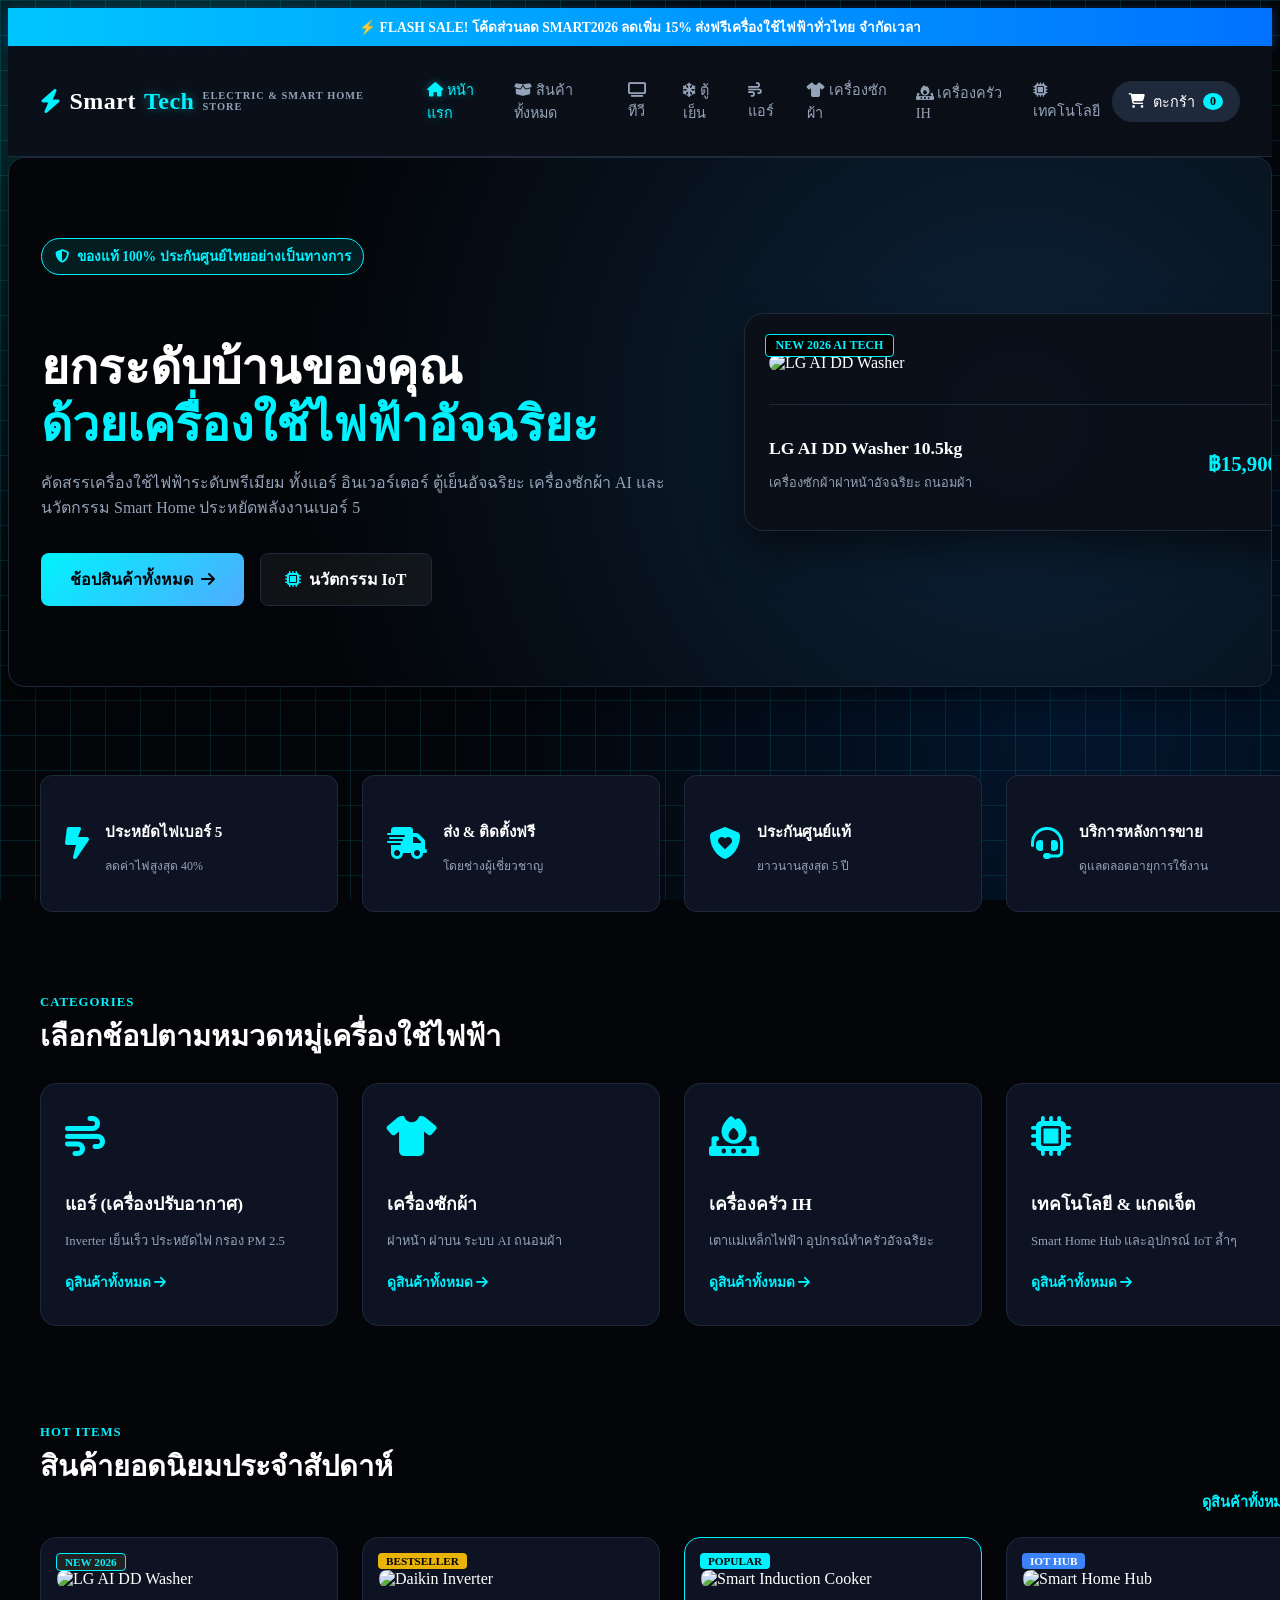
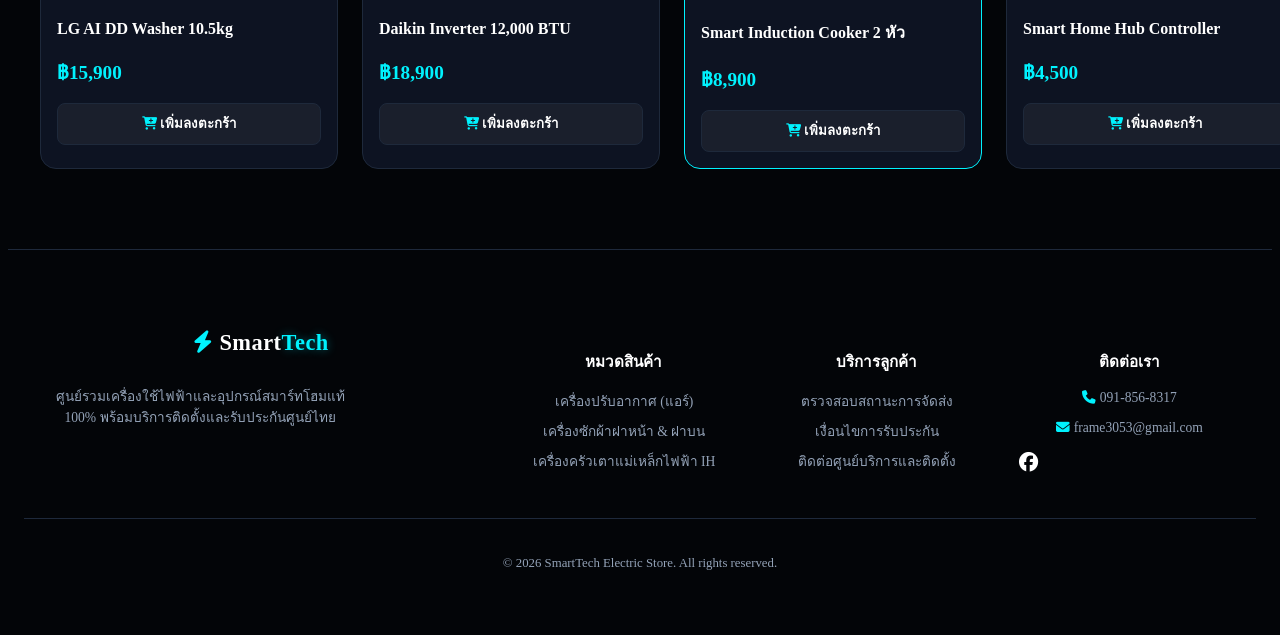
==== index.html @ 6d145928 "Refactor footer structure and styles Updated footer layout and styling for better organization and c" ====
<!DOCTYPE html>
<html lang="th">
<head>
    <meta charset="UTF-8">
    <meta name="viewport" content="width=device-width, initial-scale=1.0">
    <title>SmartTech - ผู้นำนวัตกรรมเครื่องใช้ไฟฟ้าอัจฉริยะ</title>
    <!-- FontAwesome สำหรับไอคอน -->
    <link rel="stylesheet" href="https://cdnjs.cloudflare.com/ajax/libs/font-awesome/6.4.0/css/all.min.css">
    <!-- เชื่อมโยงไฟล์ CSS หลัก -->
    <link rel="stylesheet" href="style.css">
</head>
<body>

    <!-- Top Banner -->
    <div class="top-banner">
        ⚡ FLASH SALE! โค้ดส่วนลด SMART2026 ลดเพิ่ม 15% ส่งฟรีเครื่องใช้ไฟฟ้าทั่วไทย <span>จำกัดเวลา</span>
    </div>

    <!-- Navigation Bar -->
    <header>
        <div class="nav-container">
            <a href="index.html" class="logo">
                <i class="fa-solid fa-bolt" style="color:var(--accent-color);"></i> Smart<span>Tech</span>
                <small style="display: block; font-size: 0.65rem; color: var(--text-muted); letter-spacing: 1px;">ELECTRIC & SMART HOME STORE</small>
            </a>
            <ul class="nav-links">
                <li><a href="index.html" class="active"><i class="fa-solid fa-house"></i> หน้าแรก</a></li>
                <li><a href="products.html"><i class="fa-solid fa-box-open"></i> สินค้าทั้งหมด</a></li>
                <li><a href="tv.html"><i class="fa-solid fa-tv"></i> ทีวี</a></li>
                <li><a href="fridge.html"><i class="fa-solid fa-snowflake"></i> ตู้เย็น</a></li>
                <li><a href="ac.html"><i class="fa-solid fa-wind"></i> แอร์</a></li>
                <li><a href="washing.html"><i class="fa-solid fa-shirt"></i> เครื่องซักผ้า</a></li>
                <li><a href="kitchen.html"><i class="fa-solid fa-fire-burner"></i> เครื่องครัว IH</a></li>
                <li><a href="technology.html"><i class="fa-solid fa-microchip"></i> เทคโนโลยี</a></li>
            </ul>
            <a href="cart.html" class="cart-btn">
                <i class="fa-solid fa-cart-shopping"></i> ตะกร้า <span id="cart-count">0</span>
            </a>
        </div>
    </header>

    <!-- Hero Section -->
    <section class="hero-section" style="padding: 3rem 0; background: radial-gradient(circle at 80% 50%, #0d233a 0%, #030508 70%); border-bottom: 1px solid var(--border-color);">
        <div class="container" style="display: grid; grid-template-columns: 1.2fr 1fr; gap: 2rem; align-items: center;">
            <div>
                <div style="display: inline-flex; align-items: center; gap: 0.5rem; background: rgba(0,242,254,0.1); border: 1px solid var(--accent-color); padding: 0.4rem 0.8rem; border-radius: 20px; color: var(--accent-color); font-size: 0.85rem; font-weight: 700; margin-bottom: 1.5rem;">
                    <i class="fa-solid fa-shield-halved"></i> ของแท้ 100% ประกันศูนย์ไทยอย่างเป็นทางการ
                </div>
                <h1 style="font-size: 3rem; color: #fff; line-height: 1.2; margin-bottom: 1rem;">
                    ยกระดับบ้านของคุณ <br><span style="color: var(--accent-color);">ด้วยเครื่องใช้ไฟฟ้าอัจฉริยะ</span>
                </h1>
                <p style="color: var(--text-muted); font-size: 1rem; line-height: 1.6; margin-bottom: 2rem;">
                    คัดสรรเครื่องใช้ไฟฟ้าระดับพรีเมียม ทั้งแอร์ อินเวอร์เตอร์ ตู้เย็นอัจฉริยะ เครื่องซักผ้า AI และนวัตกรรม Smart Home ประหยัดพลังงานเบอร์ 5
                </p>
                <div style="display: flex; gap: 1rem;">
                    <a href="products.html" style="background: linear-gradient(135deg, #00f2fe 0%, #4facfe 100%); color: #030508; padding: 0.8rem 1.8rem; border-radius: 8px; font-weight: 800; text-decoration: none; display: inline-flex; align-items: center; gap: 0.5rem;">
                        ช้อปสินค้าทั้งหมด <i class="fa-solid fa-arrow-right"></i>
                    </a>
                    <a href="technology.html" style="background: rgba(255,255,255,0.05); border: 1px solid var(--border-color); color: #fff; padding: 0.8rem 1.5rem; border-radius: 8px; font-weight: 700; text-decoration: none; display: inline-flex; align-items: center; gap: 0.5rem;">
                        <i class="fa-solid fa-microchip" style="color: var(--accent-color);"></i> นวัตกรรม IoT
                    </a>
                </div>
            </div>
            <div style="background: rgba(10, 13, 20, 0.8); border: 1px solid var(--border-color); border-radius: 20px; padding: 1.5rem; position: relative; box-shadow: 0 20px 40px rgba(0,0,0,0.5);">
                <span style="position: absolute; top: 20px; left: 20px; background: #000; color: var(--accent-color); border: 1px solid var(--accent-color); padding: 0.2rem 0.6rem; border-radius: 4px; font-size: 0.75rem; font-weight: 800;">NEW 2026 AI TECH</span>
                <img src="https://images.unsplash.com/photo-1626806787461-102c1bfaaea1?auto=format&fit=crop&w=600&q=80" alt="LG AI DD Washer" style="width: 100%; height: 280px; object-fit: cover; border-radius: 10px; margin: 1rem 0;">
                <div style="display: flex; justify-content: space-between; align-items: center; margin-top: 1rem; border-top: 1px solid var(--border-color); padding-top: 1rem;">
                    <div>
                        <h3 style="color: #fff; font-size: 1.1rem; margin-bottom: 0.2rem;">LG AI DD Washer 10.5kg</h3>
                        <p style="color: var(--text-muted); font-size: 0.8rem;">เครื่องซักผ้าฝาหน้าอัจฉริยะ ถนอมผ้า</p>
                    </div>
                    <span style="color: var(--accent-color); font-weight: 800; font-size: 1.3rem;">฿15,900</span>
                </div>
            </div>
        </div>
    </section>

    <!-- Features Banner -->
    <div class="container" style="margin: 3rem auto;">
        <div style="display: grid; grid-template-columns: repeat(4, 1fr); gap: 1.5rem;">
            <div style="background: var(--card-bg); border: 1px solid var(--border-color); padding: 1.5rem; border-radius: 12px; display: flex; align-items: center; gap: 1rem;">
                <i class="fa-solid fa-bolt-lightning" style="font-size: 2rem; color: var(--accent-color);"></i>
                <div>
                    <h4 style="color: #fff; font-size: 0.95rem; margin-bottom: 0.2rem;">ประหยัดไฟเบอร์ 5</h4>
                    <p style="color: var(--text-muted); font-size: 0.75rem;">ลดค่าไฟสูงสุด 40%</p>
                </div>
            </div>
            <div style="background: var(--card-bg); border: 1px solid var(--border-color); padding: 1.5rem; border-radius: 12px; display: flex; align-items: center; gap: 1rem;">
                <i class="fa-solid fa-truck-fast" style="font-size: 2rem; color: var(--accent-color);"></i>
                <div>
                    <h4 style="color: #fff; font-size: 0.95rem; margin-bottom: 0.2rem;">ส่ง & ติดตั้งฟรี</h4>
                    <p style="color: var(--text-muted); font-size: 0.75rem;">โดยช่างผู้เชี่ยวชาญ</p>
                </div>
            </div>
            <div style="background: var(--card-bg); border: 1px solid var(--border-color); padding: 1.5rem; border-radius: 12px; display: flex; align-items: center; gap: 1rem;">
                <i class="fa-solid fa-shield-heart" style="font-size: 2rem; color: var(--accent-color);"></i>
                <div>
                    <h4 style="color: #fff; font-size: 0.95rem; margin-bottom: 0.2rem;">ประกันศูนย์แท้</h4>
                    <p style="color: var(--text-muted); font-size: 0.75rem;">ยาวนานสูงสุด 5 ปี</p>
                </div>
            </div>
            <div style="background: var(--card-bg); border: 1px solid var(--border-color); padding: 1.5rem; border-radius: 12px; display: flex; align-items: center; gap: 1rem;">
                <i class="fa-solid fa-headset" style="font-size: 2rem; color: var(--accent-color);"></i>
                <div>
                    <h4 style="color: #fff; font-size: 0.95rem; margin-bottom: 0.2rem;">บริการหลังการขาย</h4>
                    <p style="color: var(--text-muted); font-size: 0.75rem;">ดูแลตลอดอายุการใช้งาน</p>
                </div>
            </div>
        </div>
    </div>

    <!-- Categories Section -->
    <div class="container" style="margin-bottom: 4rem;">
        <div style="margin-bottom: 1.5rem;">
            <span style="color: var(--accent-color); font-size: 0.8rem; font-weight: 800; letter-spacing: 1px;">CATEGORIES</span>
            <h2 style="font-size: 1.8rem; color: #fff; margin-top: 0.2rem;">เลือกช้อปตามหมวดหมู่เครื่องใช้ไฟฟ้า</h2>
        </div>
        <div style="display: grid; grid-template-columns: repeat(4, 1fr); gap: 1.5rem;">
            <a href="ac.html" style="background: var(--card-bg); border: 1px solid var(--border-color); border-radius: 16px; padding: 2rem 1.5rem; text-decoration: none; display: block; transition: 0.3s;">
                <i class="fa-solid fa-wind" style="font-size: 2.5rem; color: var(--accent-color); margin-bottom: 1rem;"></i>
                <h3 style="color: #fff; font-size: 1.1rem; margin-bottom: 0.4rem;">แอร์ (เครื่องปรับอากาศ)</h3>
                <p style="color: var(--text-muted); font-size: 0.8rem; margin-bottom: 1.2rem;">Inverter เย็นเร็ว ประหยัดไฟ กรอง PM 2.5</p>
                <span style="color: var(--accent-color); font-size: 0.85rem; font-weight: 700;">ดูสินค้าทั้งหมด <i class="fa-solid fa-arrow-right"></i></span>
            </a>
            <a href="washing.html" style="background: var(--card-bg); border: 1px solid var(--border-color); border-radius: 16px; padding: 2rem 1.5rem; text-decoration: none; display: block; transition: 0.3s;">
                <i class="fa-solid fa-shirt" style="font-size: 2.5rem; color: var(--accent-color); margin-bottom: 1rem;"></i>
                <h3 style="color: #fff; font-size: 1.1rem; margin-bottom: 0.4rem;">เครื่องซักผ้า</h3>
                <p style="color: var(--text-muted); font-size: 0.8rem; margin-bottom: 1.2rem;">ฝาหน้า ฝาบน ระบบ AI ถนอมผ้า</p>
                <span style="color: var(--accent-color); font-size: 0.85rem; font-weight: 700;">ดูสินค้าทั้งหมด <i class="fa-solid fa-arrow-right"></i></span>
            </a>
            <a href="kitchen.html" style="background: var(--card-bg); border: 1px solid var(--border-color); border-radius: 16px; padding: 2rem 1.5rem; text-decoration: none; display: block; transition: 0.3s;">
                <i class="fa-solid fa-fire-burner" style="font-size: 2.5rem; color: var(--accent-color); margin-bottom: 1rem;"></i>
                <h3 style="color: #fff; font-size: 1.1rem; margin-bottom: 0.4rem;">เครื่องครัว IH</h3>
                <p style="color: var(--text-muted); font-size: 0.8rem; margin-bottom: 1.2rem;">เตาแม่เหล็กไฟฟ้า อุปกรณ์ทำครัวอัจฉริยะ</p>
                <span style="color: var(--accent-color); font-size: 0.85rem; font-weight: 700;">ดูสินค้าทั้งหมด <i class="fa-solid fa-arrow-right"></i></span>
            </a>
            <a href="technology.html" style="background: var(--card-bg); border: 1px solid var(--border-color); border-radius: 16px; padding: 2rem 1.5rem; text-decoration: none; display: block; transition: 0.3s;">
                <i class="fa-solid fa-microchip" style="font-size: 2.5rem; color: var(--accent-color); margin-bottom: 1rem;"></i>
                <h3 style="color: #fff; font-size: 1.1rem; margin-bottom: 0.4rem;">เทคโนโลยี & แกดเจ็ต</h3>
                <p style="color: var(--text-muted); font-size: 0.8rem; margin-bottom: 1.2rem;">Smart Home Hub และอุปกรณ์ IoT ล้ำๆ</p>
                <span style="color: var(--accent-color); font-size: 0.85rem; font-weight: 700;">ดูสินค้าทั้งหมด <i class="fa-solid fa-arrow-right"></i></span>
            </a>
        </div>
    </div>

    <!-- Hot Items Section -->
    <div class="container" style="margin-bottom: 5rem;">
        <div style="display: flex; justify-content: space-between; align-items: flex-end; margin-bottom: 1.5rem;">
            <div>
                <span style="color: var(--accent-color); font-size: 0.8rem; font-weight: 800; letter-spacing: 1px;">HOT ITEMS</span>
                <h2 style="font-size: 1.8rem; color: #fff; margin-top: 0.2rem;">สินค้ายอดนิยมประจำสัปดาห์</h2>
            </div>
            <a href="products.html" style="color: var(--accent-color); text-decoration: none; font-weight: 700; font-size: 0.9rem;">ดูสินค้าทั้งหมด <i class="fa-solid fa-chevron-right"></i></a>
        </div>

        <div style="display: grid; grid-template-columns: repeat(4, 1fr); gap: 1.5rem;">
            <!-- สินค้าที่ 1 -->
            <div style="background-color: var(--card-bg); border: 1px solid var(--border-color); border-radius: 16px; overflow: hidden; padding: 1rem; position: relative;">
                <span style="position: absolute; top: 15px; left: 15px; background: #222; color: var(--accent-color); border: 1px solid var(--accent-color); font-size: 0.7rem; font-weight: 800; padding: 0.15rem 0.5rem; border-radius: 4px;">NEW 2026</span>
                <img src="https://images.unsplash.com/photo-1626806787461-102c1bfaaea1?auto=format&fit=crop&w=400&q=80" alt="LG AI DD Washer" style="width: 100%; height: 180px; object-fit: cover; border-radius: 8px; margin: 1rem 0;">
                <h3 style="color: #fff; font-size: 1rem; margin-bottom: 0.3rem;">LG AI DD Washer 10.5kg</h3>
                <p style="color: var(--accent-color); font-weight: 800; font-size: 1.2rem; margin-bottom: 1rem;">฿15,900</p>
                <button onclick="addToCart('LG AI DD Washer 10.5kg', 15900, 'https://images.unsplash.com/photo-1626806787461-102c1bfaaea1?auto=format&fit=crop&w=400&q=80')" style="width: 100%; background: #1a1f2c; border: 1px solid var(--border-color); color: #fff; padding: 0.6rem; border-radius: 8px; font-weight: 700; cursor: pointer; transition: 0.2s;">
                    <i class="fa-solid fa-cart-plus" style="color: var(--accent-color);"></i> เพิ่มลงตะกร้า
                </button>
            </div>

            <!-- สินค้าที่ 2 -->
            <div style="background-color: var(--card-bg); border: 1px solid var(--border-color); border-radius: 16px; overflow: hidden; padding: 1rem; position: relative;">
                <span style="position: absolute; top: 15px; left: 15px; background: #eab308; color: #000; font-size: 0.7rem; font-weight: 800; padding: 0.15rem 0.5rem; border-radius: 4px;">BESTSELLER</span>
                <img src="https://images.unsplash.com/photo-1615874959474-d609969a20ed?auto=format&fit=crop&w=400&q=80" alt="Daikin Inverter" style="width: 100%; height: 180px; object-fit: cover; border-radius: 8px; margin: 1rem 0;">
                <h3 style="color: #fff; font-size: 1rem; margin-bottom: 0.3rem;">Daikin Inverter 12,000 BTU</h3>
                <p style="color: var(--accent-color); font-weight: 800; font-size: 1.2rem; margin-bottom: 1rem;">฿18,900</p>
                <button onclick="addToCart('Daikin Inverter 12,000 BTU', 18900, 'https://images.unsplash.com/photo-1615874959474-d609969a20ed?auto=format&fit=crop&w=400&q=80')" style="width: 100%; background: #1a1f2c; border: 1px solid var(--border-color); color: #fff; padding: 0.6rem; border-radius: 8px; font-weight: 700; cursor: pointer; transition: 0.2s;">
                    <i class="fa-solid fa-cart-plus" style="color: var(--accent-color);"></i> เพิ่มลงตะกร้า
                </button>
            </div>

            <!-- สินค้าที่ 3 -->
            <div style="background-color: var(--card-bg); border: 1px solid var(--border-color); border-radius: 16px; overflow: hidden; padding: 1rem; position: relative; border-color: var(--accent-color);">
                <span style="position: absolute; top: 15px; left: 15px; background: var(--accent-color); color: #000; font-size: 0.7rem; font-weight: 800; padding: 0.15rem 0.5rem; border-radius: 4px;">POPULAR</span>
                <img src="https://images.unsplash.com/photo-1556911220-e15b29be8c8f?auto=format&fit=crop&w=400&q=80" alt="Smart Induction Cooker" style="width: 100%; height: 180px; object-fit: cover; border-radius: 8px; margin: 1rem 0;">
                <h3 style="color: #fff; font-size: 1rem; margin-bottom: 0.3rem;">Smart Induction Cooker 2 หัว</h3>
                <p style="color: var(--accent-color); font-weight: 800; font-size: 1.2rem; margin-bottom: 1rem;">฿8,900</p>
                <button onclick="addToCart('Smart Induction Cooker 2 หัวเตา', 8900, 'https://images.unsplash.com/photo-1556911220-e15b29be8c8f?auto=format&fit=crop&w=400&q=80')" style="width: 100%; background: #1a1f2c; border: 1px solid var(--border-color); color: #fff; padding: 0.6rem; border-radius: 8px; font-weight: 700; cursor: pointer; transition: 0.2s;">
                    <i class="fa-solid fa-cart-plus" style="color: var(--accent-color);"></i> เพิ่มลงตะกร้า
                </button>
            </div>

            <!-- สินค้าที่ 4 -->
            <div style="background-color: var(--card-bg); border: 1px solid var(--border-color); border-radius: 16px; overflow: hidden; padding: 1rem; position: relative;">
                <span style="position: absolute; top: 15px; left: 15px; background: #3b82f6; color: #fff; font-size: 0.7rem; font-weight: 800; padding: 0.15rem 0.5rem; border-radius: 4px;">IOT HUB</span>
                <img src="https://images.unsplash.com/photo-1518770660439-4636190af475?auto=format&fit=crop&w=400&q=80" alt="Smart Home Hub" style="width: 100%; height: 180px; object-fit: cover; border-radius: 8px; margin: 1rem 0;">
                <h3 style="color: #fff; font-size: 1rem; margin-bottom: 0.3rem;">Smart Home Hub Controller</h3>
                <p style="color: var(--accent-color); font-weight: 800; font-size: 1.2rem; margin-bottom: 1rem;">฿4,500</p>
                <button onclick="addToCart('Smart Home Hub IoT Controller', 4500, 'https://images.unsplash.com/photo-1518770660439-4636190af475?auto=format&fit=crop&w=400&q=80')" style="width: 100%; background: #1a1f2c; border: 1px solid var(--border-color); color: #fff; padding: 0.6rem; border-radius: 8px; font-weight: 700; cursor: pointer; transition: 0.2s;">
                    <i class="fa-solid fa-cart-plus" style="color: var(--accent-color);"></i> เพิ่มลงตะกร้า
                </button>
            </div>
        </div>
    </div>

   <!-- Footer ที่แก้ไขและจัดระเบียบเรียบร้อยแล้ว -->
<footer style="background: #030508; border-top: 1px solid var(--border-color); padding: 3rem 0 1.5rem 0; color: var(--text-muted); position: relative; z-index: 10; clear: both; width: 100%;">
    <div class="container" style="display: grid; grid-template-columns: 2fr 1fr 1fr 1fr; gap: 2rem; margin-bottom: 2rem; max-width: 1200px; margin-left: auto; margin-right: auto; padding: 0 1rem;">
        <div>
            <a href="index.html" class="logo" style="display: inline-block; margin-bottom: 1rem; font-size: 1.4rem; font-weight: 800; color: #fff; text-decoration: none;">
                <i class="fa-solid fa-bolt" style="color:var(--accent-color);"></i> Smart<span>Tech</span>
            </a>
            <p style="font-size: 0.85rem; line-height: 1.6; max-width: 320px;">
                ศูนย์รวมเครื่องใช้ไฟฟ้าและอุปกรณ์สมาร์ทโฮมแท้ 100% พร้อมบริการติดตั้งและรับประกันศูนย์ไทย
            </p>
        </div>
        <div>
            <h4 style="color: #fff; font-size: 0.95rem; margin-bottom: 1rem;">หมวดสินค้า</h4>
            <ul style="list-style: none; padding: 0; display: flex; flex-direction: column; gap: 0.5rem; font-size: 0.85rem;">
                <li><a href="ac.html" style="color: var(--text-muted); text-decoration: none;">เครื่องปรับอากาศ (แอร์)</a></li>
                <li><a href="washing.html" style="color: var(--text-muted); text-decoration: none;">เครื่องซักผ้าฝาหน้า & ฝาบน</a></li>
                <li><a href="kitchen.html" style="color: var(--text-muted); text-decoration: none;">เครื่องครัวเตาแม่เหล็กไฟฟ้า IH</a></li>
            </ul>
        </div>
        <div>
            <h4 style="color: #fff; font-size: 0.95rem; margin-bottom: 1rem;">บริการลูกค้า</h4>
            <ul style="list-style: none; padding: 0; display: flex; flex-direction: column; gap: 0.5rem; font-size: 0.85rem;">
                <li><a href="#" style="color: var(--text-muted); text-decoration: none;">ตรวจสอบสถานะการจัดส่ง</a></li>
                <li><a href="#" style="color: var(--text-muted); text-decoration: none;">เงื่อนไขการรับประกัน</a></li>
                <li><a href="#" style="color: var(--text-muted); text-decoration: none;">ติดต่อศูนย์บริการและติดตั้ง</a></li>
            </ul>
        </div>
        <div>
            <h4 style="color: #fff; font-size: 0.95rem; margin-bottom: 1rem;">ติดต่อเรา</h4>
            <p style="font-size: 0.85rem; margin-bottom: 0.5rem;"><i class="fa-solid fa-phone" style="color: var(--accent-color);"></i> 091-856-8317</p>
            <p style="font-size: 0.85rem; margin-bottom: 1rem;"><i class="fa-solid fa-envelope" style="color: var(--accent-color);"></i> frame3053@gmail.com</p>
            <div style="display: flex; gap: 1rem; font-size: 1.2rem;">
                <a href="#" style="color: #fff; text-decoration: none;" title="Facebook"><i class="fa-brands fa-facebook"></i></a>
            </div>
        </div>
    </div>
    <div class="container" style="border-top: 1px solid var(--border-color); padding-top: 1.5rem; text-align: center; font-size: 0.8rem; max-width: 1200px; margin-left: auto; margin-right: auto; padding-left: 1rem; padding-right: 1rem;">
        <p>&copy; 2026 SmartTech Electric Store. All rights reserved.</p>
    </div>
</footer>

    <!-- เชื่อมโยง JavaScript สำหรับจัดการตะกร้าสินค้า -->
    <script src="main.js"></script>
</body>
</html>
---- style.css ----
:root {
    --bg-color: #05070a;
    --card-bg: #0d1322;
    --border-color: #1e293b;
    --text-main: #ffffff;
    --text-muted: #94a3b8;
    --accent-color: #00f2fe;
    /* เพิ่มแสงเรืองแสงให้สว่างเด่นขึ้น */
    --accent-glow: rgba(0, 242, 254, 0.4);
}

body {
    background-color: #030508;
    background-image: 
        radial-gradient(circle at 15% 15%, rgba(0, 242, 254, 0.2) 0%, transparent 40%),
        radial-gradient(circle at 85% 80%, rgba(0, 114, 255, 0.15) 0%, transparent 50%),
        linear-gradient(rgba(0, 242, 254, 0.12) 1px, transparent 1px),
        linear-gradient(90deg, rgba(0, 242, 254, 0.12) 1px, transparent 1px);
    background-size: 100% 100%, 100% 100%, 35px 35px, 35px 35px;
    background-attachment: fixed;
    color: var(--text-main);
    min-height: 100vh;
    display: flex;
    flex-direction: column;
}

.top-banner {
    background: linear-gradient(90deg, #00c6ff, #0072ff);
    color: #fff;
    text-align: center;
    padding: 0.5rem;
    font-size: 0.85rem;
    font-weight: bold;
    box-shadow: 0 2px 10px rgba(0, 114, 255, 0.4);
}

header {
    background-color: rgba(11, 15, 25, 0.95);
    backdrop-filter: blur(10px);
    border-bottom: 1px solid var(--border-color);
    position: sticky;
    top: 0;
    z-index: 1000;
}

.nav-container {
    max-width: 1280px;
    margin: 0 auto;
    padding: 1rem 2rem;
    display: flex;
    justify-content: space-between;
    align-items: center;
}

.logo {
    color: #fff;
    font-size: 1.5rem;
    font-weight: 800;
    text-decoration: none;
    display: flex;
    align-items: center;
    gap: 8px;
    letter-spacing: 0.5px;
}

.logo span {
    color: var(--accent-color);
    text-shadow: 0 0 10px var(--accent-glow);
}

.nav-links {
    display: flex;
    gap: 1.2rem;
    list-style: none;
    align-items: center;
}

.nav-links li a {
    color: var(--text-muted);
    text-decoration: none;
    font-size: 0.9rem;
    font-weight: 500;
    transition: color 0.2s;
}

.nav-links li a:hover,
.nav-links li a.active {
    color: var(--accent-color);
    text-shadow: 0 0 8px var(--accent-glow);
}

.cart-btn {
    background-color: #1e293b;
    color: #fff;
    padding: 0.5rem 1rem;
    border-radius: 20px;
    text-decoration: none;
    border: 1px solid var(--border-color);
    display: flex;
    align-items: center;
    gap: 8px;
    font-size: 0.9rem;
    cursor: pointer;
    transition: all 0.2s;
}

.cart-btn:hover {
    border-color: var(--accent-color);
}

.cart-btn span {
    background-color: var(--accent-color);
    color: #000;
    padding: 1px 7px;
    border-radius: 50%;
    font-size: 0.75rem;
    font-weight: bold;
}

.container {
    max-width: 1280px;
    margin: 2rem auto;
    padding: 0 2rem;
    flex: 1;
    width: 100%;
}

.hero-section {
    background: linear-gradient(135deg, #0f172a 0%, #1e1b4b 100%);
    padding: 3rem;
    border-radius: 16px;
    border: 1px solid var(--border-color);
    margin-bottom: 2.5rem;
    box-shadow: 0 10px 30px rgba(0, 0, 0, 0.5);
    position: relative;
    overflow: hidden;
}

.product-grid {
    display: grid;
    grid-template-columns: repeat(auto-fill, minmax(280px, 1fr));
    gap: 1.5rem;
    margin-top: 1.5rem;
}

.product-card {
    background-color: var(--card-bg);
    border-radius: 14px;
    overflow: hidden;
    border: 1px solid var(--border-color);
    display: flex;
    flex-direction: column;
    transition: all 0.3s ease;
}

.product-card:hover {
    transform: translateY(-5px);
    border-color: var(--accent-color);
    box-shadow: 0 8px 25px rgba(0, 242, 254, 0.15);
}

.product-img {
    width: 100%;
    height: 190px;
    background-color: #0b0f19;
}

.product-img img {
    width: 100%;
    height: 100%;
    object-fit: cover;
}

.product-info {
    padding: 1.25rem;
    display: flex;
    flex-direction: column;
    gap: 0.5rem;
    flex: 1;
}

.product-info h3 {
    font-size: 1.05rem;
    color: #fff;
}

.product-info p {
    color: var(--text-muted);
    font-size: 0.85rem;
}

.product-footer {
    display: flex;
    justify-content: space-between;
    align-items: center;
    margin-top: auto;
    padding-top: 0.8rem;
    border-top: 1px solid rgba(255,255,255,0.05);
}

.price {
    color: var(--accent-color);
    font-weight: 800;
    font-size: 1.2rem;
}

.btn-add {
    background: linear-gradient(135deg, #00c6ff, #0072ff);
    color: #fff;
    padding: 0.5rem 1rem;
    border-radius: 8px;
    text-decoration: none;
    font-weight: 600;
    font-size: 0.85rem;
    border: none;
    cursor: pointer;
    transition: opacity 0.2s, box-shadow 0.2s;
}

.btn-add:hover {
    opacity: 0.9;
    box-shadow: 0 0 12px var(--accent-glow);
}

footer {
    text-align: center;
    padding: 2rem;
    color: var(--text-muted);
    border-top: 1px solid var(--border-color);
    margin-top: auto;
    font-size: 0.88rem;
    background-color: rgba(7, 9, 14, 0.8);
}
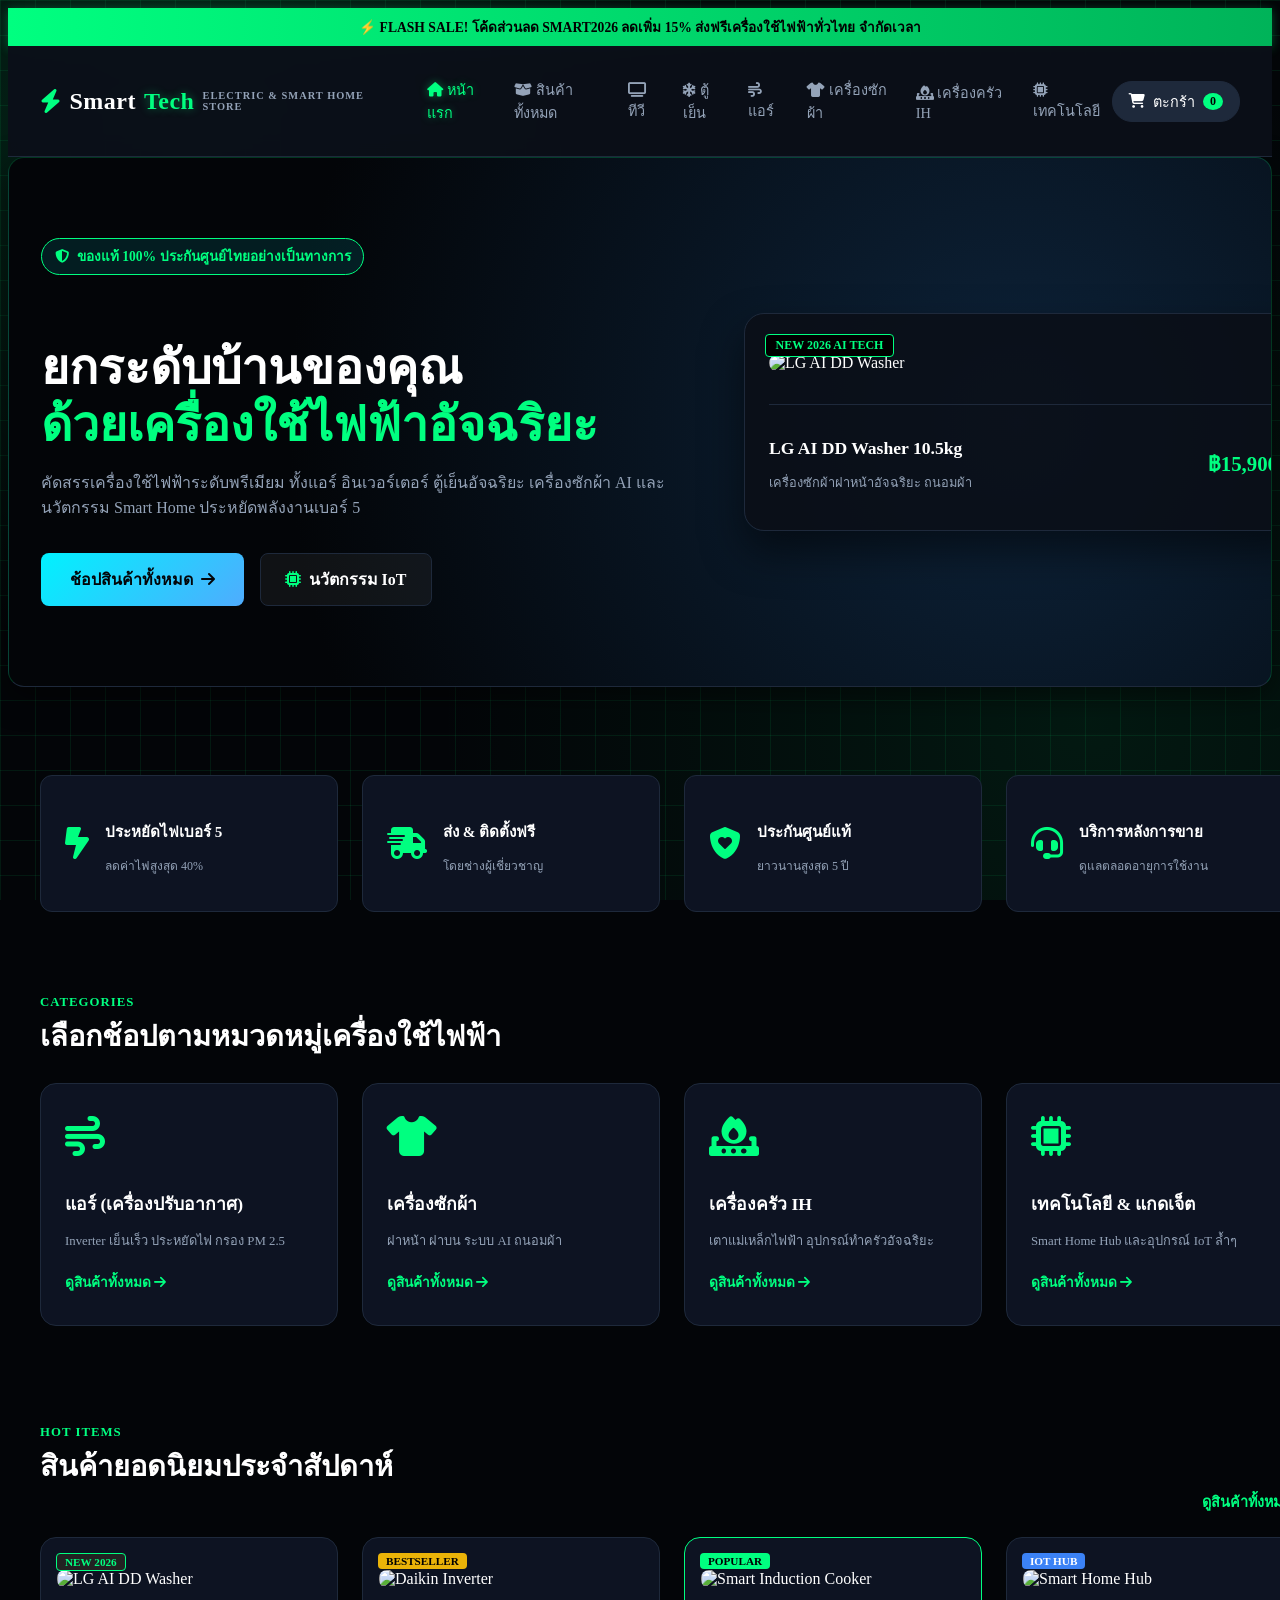
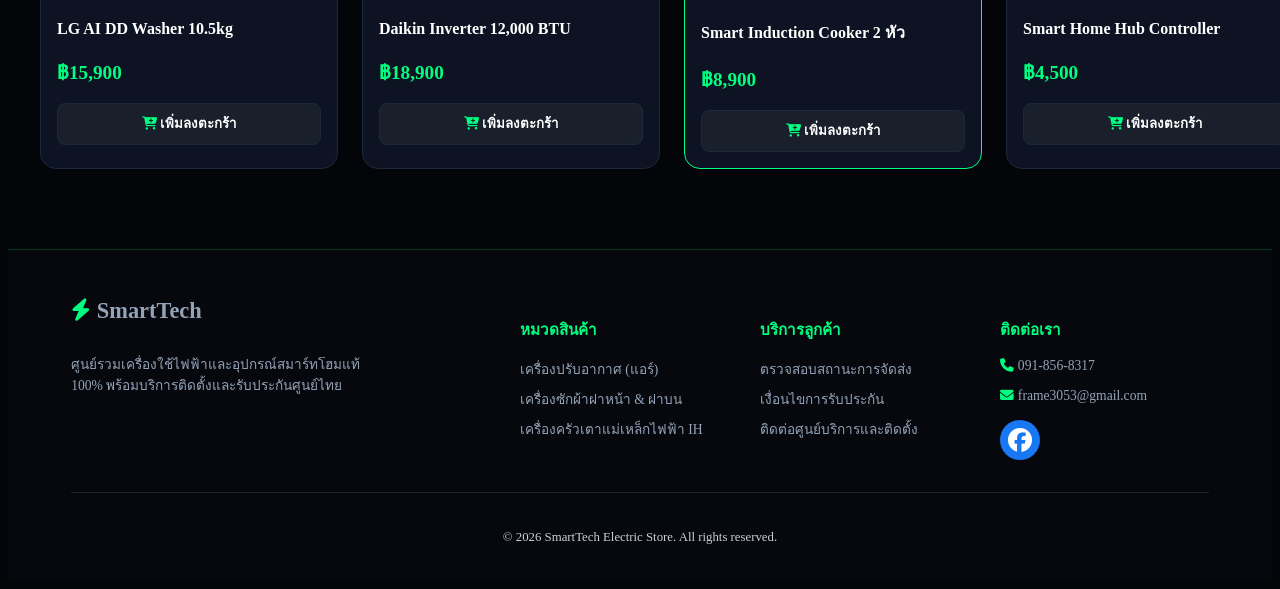
==== commit e916e609: "Add footer.js script to index.html" ====
--- a/index.html
+++ b/index.html
@@ -243,5 +243,6 @@
 
     <!-- เชื่อมโยง JavaScript สำหรับจัดการตะกร้าสินค้า -->
     <script src="main.js"></script>
+    <script src="footer.js"></script>
 </body>
 </html>
--- a/style.css
+++ b/style.css
@@ -4,18 +4,18 @@
     --border-color: #1e293b;
     --text-main: #ffffff;
     --text-muted: #94a3b8;
-    --accent-color: #00f2fe;
-    /* เพิ่มแสงเรืองแสงให้สว่างเด่นขึ้น */
-    --accent-glow: rgba(0, 242, 254, 0.4);
+    /* เปลี่ยนสีหลักและแสงเรืองเป็นสีเขียว */
+    --accent-color: #00ff80;
+    --accent-glow: rgba(0, 255, 128, 0.4);
 }
 
 body {
     background-color: #030508;
     background-image: 
-        radial-gradient(circle at 15% 15%, rgba(0, 242, 254, 0.2) 0%, transparent 40%),
-        radial-gradient(circle at 85% 80%, rgba(0, 114, 255, 0.15) 0%, transparent 50%),
-        linear-gradient(rgba(0, 242, 254, 0.12) 1px, transparent 1px),
-        linear-gradient(90deg, rgba(0, 242, 254, 0.12) 1px, transparent 1px);
+        radial-gradient(circle at 15% 15%, rgba(0, 255, 128, 0.15) 0%, transparent 40%),
+        radial-gradient(circle at 85% 80%, rgba(0, 200, 100, 0.1) 0%, transparent 50%),
+        linear-gradient(rgba(0, 255, 128, 0.08) 1px, transparent 1px),
+        linear-gradient(90deg, rgba(0, 255, 128, 0.08) 1px, transparent 1px);
     background-size: 100% 100%, 100% 100%, 35px 35px, 35px 35px;
     background-attachment: fixed;
     color: var(--text-main);
@@ -25,13 +25,13 @@
 }
 
 .top-banner {
-    background: linear-gradient(90deg, #00c6ff, #0072ff);
-    color: #fff;
+    background: linear-gradient(90deg, #00ff80, #00b359);
+    color: #000;
     text-align: center;
     padding: 0.5rem;
     font-size: 0.85rem;
     font-weight: bold;
-    box-shadow: 0 2px 10px rgba(0, 114, 255, 0.4);
+    box-shadow: 0 2px 10px rgba(0, 255, 128, 0.3);
 }
 
 header {
@@ -126,53 +126,77 @@
 }
 
 .hero-section {
-    background: linear-gradient(135deg, #0f172a 0%, #1e1b4b 100%);
+    background: linear-gradient(135deg, #0f172a 0%, #062417 100%);
     padding: 3rem;
     border-radius: 16px;
-    border: 1px solid var(--border-color);
+    border: 1px solid rgba(0, 255, 128, 0.2);
     margin-bottom: 2.5rem;
     box-shadow: 0 10px 30px rgba(0, 0, 0, 0.5);
     position: relative;
     overflow: hidden;
 }
 
+/* จัดแต่งการ์ดสินค้าสไตล์พรีเมียม ธีมสีเขียวเรืองแสง */
 .product-grid {
     display: grid;
-    grid-template-columns: repeat(auto-fill, minmax(280px, 1fr));
-    gap: 1.5rem;
-    margin-top: 1.5rem;
-}
-
-.product-card {
-    background-color: var(--card-bg);
-    border-radius: 14px;
-    overflow: hidden;
-    border: 1px solid var(--border-color);
-    display: flex;
-    flex-direction: column;
-    transition: all 0.3s ease;
-}
-
-.product-card:hover {
-    transform: translateY(-5px);
-    border-color: var(--accent-color);
-    box-shadow: 0 8px 25px rgba(0, 242, 254, 0.15);
+    grid-template-columns: repeat(auto-fill, minmax(260px, 1fr));
+    gap: 2rem;
+    overflow: visible !important;
+}
+
+.product-card, 
+.card, 
+div[class*="product-card"], 
+div[class*="card-item"] {
+    background: var(--card-bg) !important;
+    border: 1px solid rgba(0, 255, 128, 0.2) !important;
+    border-radius: 16px !important;
+    padding: 1.25rem !important;
+    position: relative !important;
+    z-index: 1 !important;
+    box-shadow: 0 4px 20px rgba(0, 0, 0, 0.4) !important;
+    transition: all 0.35s cubic-bezier(0.25, 0.8, 0.25, 1) !important;
+    display: flex !important;
+    flex-direction: column !important;
+}
+
+.product-card:hover, 
+.card:hover, 
+div[class*="product-card"]:hover, 
+div[class*="card-item"]:hover {
+    transform: translateY(-8px) !important;
+    border-color: var(--accent-color) !important;
+    box-shadow: 0 12px 30px rgba(0, 255, 128, 0.25), 0 0 15px rgba(0, 255, 128, 0.15) !important;
+    z-index: 999 !important;
 }
 
 .product-img {
     width: 100%;
     height: 190px;
     background-color: #0b0f19;
-}
-
-.product-img img {
+    border-radius: 10px;
+    overflow: hidden;
+}
+
+.product-img img,
+.product-card img, 
+.card img, 
+div[class*="product-card"] img {
     width: 100%;
     height: 100%;
     object-fit: cover;
+    border-radius: 10px !important;
+    transition: transform 0.35s ease !important;
+}
+
+.product-card:hover img, 
+.card:hover img, 
+div[class*="product-card"]:hover img {
+    transform: scale(1.04) !important;
 }
 
 .product-info {
-    padding: 1.25rem;
+    padding: 1.25rem 0 0 0;
     display: flex;
     flex-direction: column;
     gap: 0.5rem;
@@ -202,15 +226,16 @@
     color: var(--accent-color);
     font-weight: 800;
     font-size: 1.2rem;
+    text-shadow: 0 0 8px rgba(0, 255, 128, 0.2);
 }
 
 .btn-add {
-    background: linear-gradient(135deg, #00c6ff, #0072ff);
-    color: #fff;
+    background: linear-gradient(135deg, #00ff80, #00b359);
+    color: #000;
     padding: 0.5rem 1rem;
     border-radius: 8px;
     text-decoration: none;
-    font-weight: 600;
+    font-weight: 700;
     font-size: 0.85rem;
     border: none;
     cursor: pointer;
@@ -222,12 +247,60 @@
     box-shadow: 0 0 12px var(--accent-glow);
 }
 
+/* --- จัดแต่งส่วน Footer ให้ถูกต้องและเป็นระเบียบ --- */
 footer {
-    text-align: center;
-    padding: 2rem;
-    color: var(--text-muted);
-    border-top: 1px solid var(--border-color);
+    background-color: rgba(7, 9, 14, 0.95);
+    color: #c9d1d9 !important;
+    border-top: 1px solid rgba(0, 255, 128, 0.2);
     margin-top: auto;
+    padding: 3rem 0 1.5rem 0;
     font-size: 0.88rem;
-    background-color: rgba(7, 9, 14, 0.8);
-}
+    width: 100%;
+}
+
+footer h4 {
+    color: var(--accent-color) !important;
+    margin-bottom: 1rem;
+    font-size: 0.95rem;
+}
+
+footer a {
+    color: var(--text-muted) !important;
+    text-decoration: none;
+    transition: color 0.2s ease;
+}
+
+footer a:hover {
+    color: var(--accent-color) !important;
+    text-shadow: 0 0 8px var(--accent-glow);
+}
+
+/* บังคับให้ Grid ข้างใน Footer แสดงผล 4 คอลัมน์และจัดกึ่งกลางสวยงาม */
+footer > div:first-of-type,
+footer .container {
+    width: 90% !important;
+    max-width: 1200px !important;
+    margin: 0 auto 2rem auto !important;
+    display: grid !important;
+    grid-template-columns: 2fr 1fr 1fr 1fr !important;
+    gap: 2rem !important;
+    text-align: left !important;
+}
+
+footer > div:last-child {
+    width: 90% !important;
+    max-width: 1200px !important;
+    margin: 0 auto !important;
+    border-top: 1px solid rgba(255, 255, 255, 0.1) !important;
+    padding-top: 1.5rem !important;
+    text-align: center !important;
+}
+
+/* --- จัดการเฉพาะหน้าตู้เย็นและแอร์ให้เป็นกริดการ์ดสินค้า --- */
+body:has(a[href="fridge.html"].active) .product-grid,
+body:has(a[href="ac.html"].active) .product-grid,
+.fridge-grid, .ac-grid {
+    display: grid !important;
+    grid-template-columns: repeat(auto-fill, minmax(260px, 1fr)) !important;
+    gap: 2rem !important;
+}
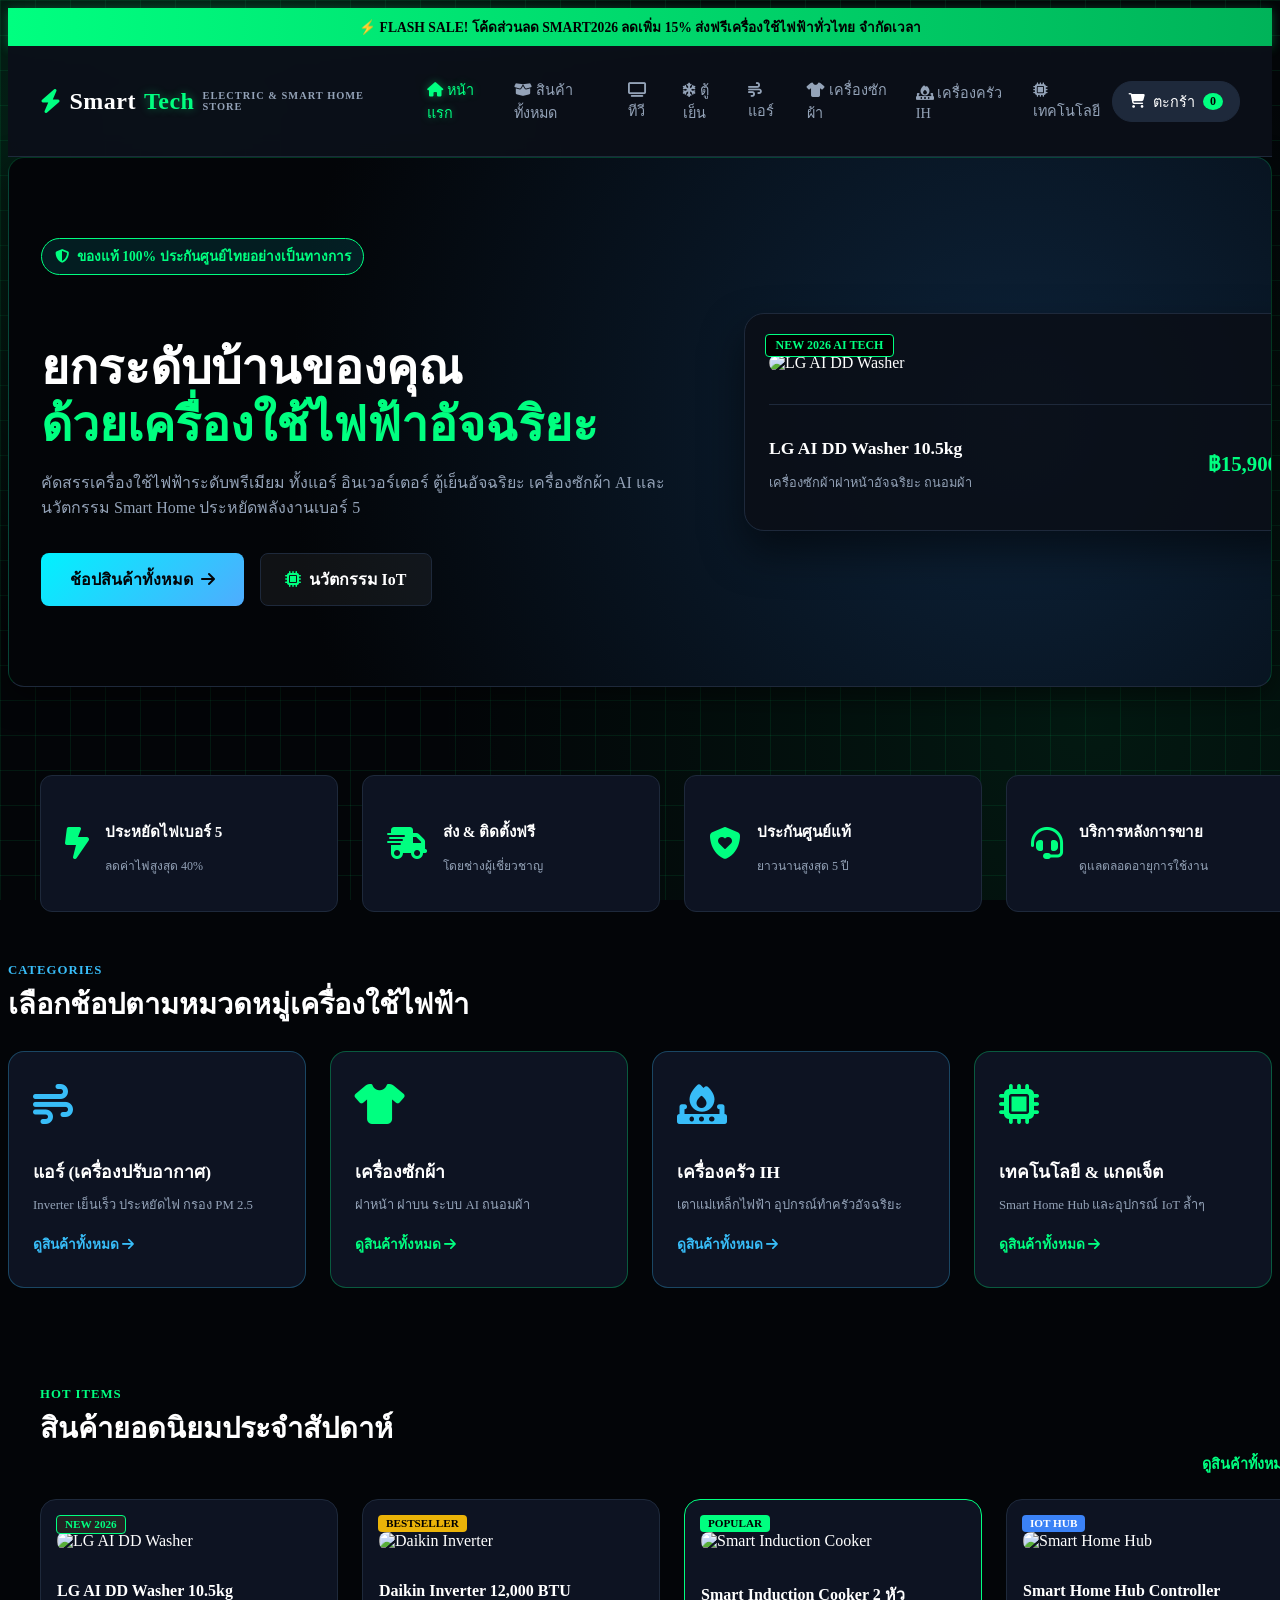
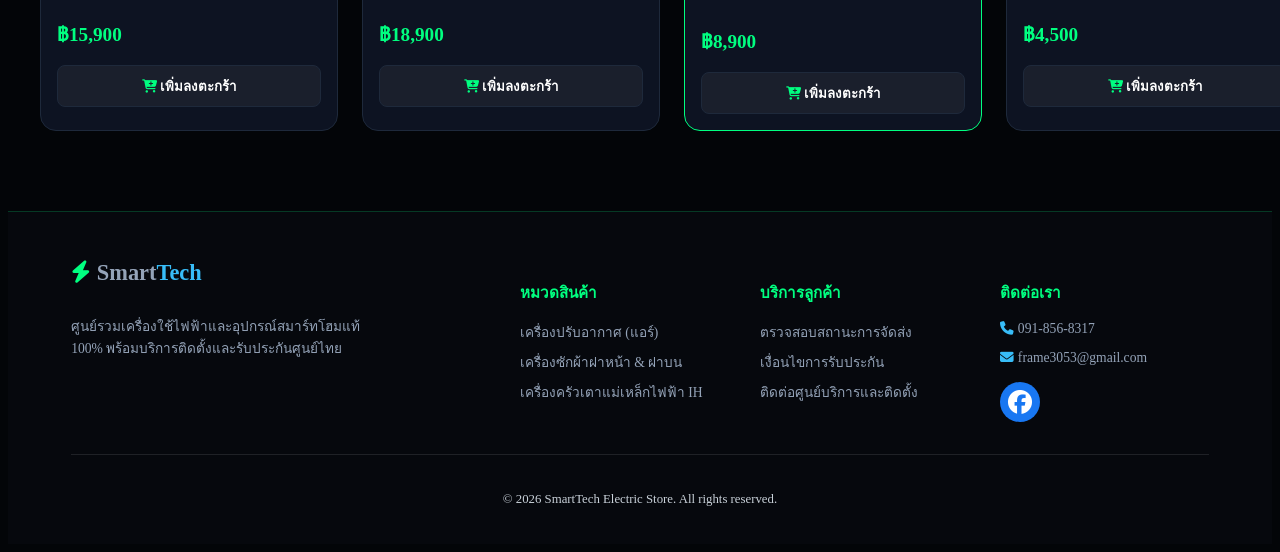
==== commit 92447803: "Refactor categories section layout and styles" ====
--- a/index.html
+++ b/index.html
@@ -110,38 +110,47 @@
     </div>
 
     <!-- Categories Section -->
-    <div class="container" style="margin-bottom: 4rem;">
-        <div style="margin-bottom: 1.5rem;">
-            <span style="color: var(--accent-color); font-size: 0.8rem; font-weight: 800; letter-spacing: 1px;">CATEGORIES</span>
-            <h2 style="font-size: 1.8rem; color: #fff; margin-top: 0.2rem;">เลือกช้อปตามหมวดหมู่เครื่องใช้ไฟฟ้า</h2>
-        </div>
-        <div style="display: grid; grid-template-columns: repeat(4, 1fr); gap: 1.5rem;">
-            <a href="ac.html" style="background: var(--card-bg); border: 1px solid var(--border-color); border-radius: 16px; padding: 2rem 1.5rem; text-decoration: none; display: block; transition: 0.3s;">
-                <i class="fa-solid fa-wind" style="font-size: 2.5rem; color: var(--accent-color); margin-bottom: 1rem;"></i>
-                <h3 style="color: #fff; font-size: 1.1rem; margin-bottom: 0.4rem;">แอร์ (เครื่องปรับอากาศ)</h3>
-                <p style="color: var(--text-muted); font-size: 0.8rem; margin-bottom: 1.2rem;">Inverter เย็นเร็ว ประหยัดไฟ กรอง PM 2.5</p>
-                <span style="color: var(--accent-color); font-size: 0.85rem; font-weight: 700;">ดูสินค้าทั้งหมด <i class="fa-solid fa-arrow-right"></i></span>
-            </a>
-            <a href="washing.html" style="background: var(--card-bg); border: 1px solid var(--border-color); border-radius: 16px; padding: 2rem 1.5rem; text-decoration: none; display: block; transition: 0.3s;">
-                <i class="fa-solid fa-shirt" style="font-size: 2.5rem; color: var(--accent-color); margin-bottom: 1rem;"></i>
-                <h3 style="color: #fff; font-size: 1.1rem; margin-bottom: 0.4rem;">เครื่องซักผ้า</h3>
-                <p style="color: var(--text-muted); font-size: 0.8rem; margin-bottom: 1.2rem;">ฝาหน้า ฝาบน ระบบ AI ถนอมผ้า</p>
-                <span style="color: var(--accent-color); font-size: 0.85rem; font-weight: 700;">ดูสินค้าทั้งหมด <i class="fa-solid fa-arrow-right"></i></span>
-            </a>
-            <a href="kitchen.html" style="background: var(--card-bg); border: 1px solid var(--border-color); border-radius: 16px; padding: 2rem 1.5rem; text-decoration: none; display: block; transition: 0.3s;">
-                <i class="fa-solid fa-fire-burner" style="font-size: 2.5rem; color: var(--accent-color); margin-bottom: 1rem;"></i>
-                <h3 style="color: #fff; font-size: 1.1rem; margin-bottom: 0.4rem;">เครื่องครัว IH</h3>
-                <p style="color: var(--text-muted); font-size: 0.8rem; margin-bottom: 1.2rem;">เตาแม่เหล็กไฟฟ้า อุปกรณ์ทำครัวอัจฉริยะ</p>
-                <span style="color: var(--accent-color); font-size: 0.85rem; font-weight: 700;">ดูสินค้าทั้งหมด <i class="fa-solid fa-arrow-right"></i></span>
-            </a>
-            <a href="technology.html" style="background: var(--card-bg); border: 1px solid var(--border-color); border-radius: 16px; padding: 2rem 1.5rem; text-decoration: none; display: block; transition: 0.3s;">
-                <i class="fa-solid fa-microchip" style="font-size: 2.5rem; color: var(--accent-color); margin-bottom: 1rem;"></i>
-                <h3 style="color: #fff; font-size: 1.1rem; margin-bottom: 0.4rem;">เทคโนโลยี & แกดเจ็ต</h3>
-                <p style="color: var(--text-muted); font-size: 0.8rem; margin-bottom: 1.2rem;">Smart Home Hub และอุปกรณ์ IoT ล้ำๆ</p>
-                <span style="color: var(--accent-color); font-size: 0.85rem; font-weight: 700;">ดูสินค้าทั้งหมด <i class="fa-solid fa-arrow-right"></i></span>
-            </a>
-        </div>
-    </div>
+        <div style="margin-bottom: 4rem;">
+            <div style="margin-bottom: 1.5rem;">
+                <span style="color: #38bdf8; font-size: 0.8rem; font-weight: 800; letter-spacing: 1px;">CATEGORIES</span>
+                <h2 style="font-size: 1.8rem; color: #fff; margin-top: 0.2rem;">เลือกช้อปตามหมวดหมู่เครื่องใช้ไฟฟ้า</h2>
+            </div>
+            <div style="display: grid; grid-template-columns: repeat(4, 1fr); gap: 1.5rem;">
+                
+                <!-- 1. แอร์ (สีฟ้า) -->
+                <a href="ac.html" style="background: var(--card-bg); border: 1px solid rgba(56, 189, 248, 0.3); border-radius: 16px; padding: 2rem 1.5rem; text-decoration: none; display: block; transition: 0.3s;">
+                    <i class="fa-solid fa-wind" style="font-size: 2.5rem; color: #38bdf8; margin-bottom: 1rem;"></i>
+                    <h3 style="color: #fff; font-size: 1.1rem; margin-bottom: 0.4rem;">แอร์ (เครื่องปรับอากาศ)</h3>
+                    <p style="color: var(--text-muted); font-size: 0.8rem; margin-bottom: 1.2rem; line-height: 1.2;">Inverter เย็นเร็ว ประหยัดไฟ กรอง PM 2.5</p>
+                    <span style="color: #38bdf8; font-size: 0.85rem; font-weight: 700;">ดูสินค้าทั้งหมด <i class="fa-solid fa-arrow-right"></i></span>
+                </a>
+
+                <!-- 2. เครื่องซักผ้า (สีเขียว) -->
+                <a href="washing.html" style="background: var(--card-bg); border: 1px solid rgba(0, 255, 128, 0.3); border-radius: 16px; padding: 2rem 1.5rem; text-decoration: none; display: block; transition: 0.3s;">
+                    <i class="fa-solid fa-shirt" style="font-size: 2.5rem; color: #00ff80; margin-bottom: 1rem;"></i>
+                    <h3 style="color: #fff; font-size: 1.1rem; margin-bottom: 0.4rem;">เครื่องซักผ้า</h3>
+                    <p style="color: var(--text-muted); font-size: 0.8rem; margin-bottom: 1.2rem; line-height: 1.2;">ฝาหน้า ฝาบน ระบบ AI ถนอมผ้า</p>
+                    <span style="color: #00ff80; font-size: 0.85rem; font-weight: 700;">ดูสินค้าทั้งหมด <i class="fa-solid fa-arrow-right"></i></span>
+                </a>
+
+                <!-- 3. เครื่องครัว IH (สีฟ้า) -->
+                <a href="kitchen.html" style="background: var(--card-bg); border: 1px solid rgba(56, 189, 248, 0.3); border-radius: 16px; padding: 2rem 1.5rem; text-decoration: none; display: block; transition: 0.3s;">
+                    <i class="fa-solid fa-fire-burner" style="font-size: 2.5rem; color: #38bdf8; margin-bottom: 1rem;"></i>
+                    <h3 style="color: #fff; font-size: 1.1rem; margin-bottom: 0.4rem;">เครื่องครัว IH</h3>
+                    <p style="color: var(--text-muted); font-size: 0.8rem; margin-bottom: 1.2rem; line-height: 1.2;">เตาแม่เหล็กไฟฟ้า อุปกรณ์ทำครัวอัจฉริยะ</p>
+                    <span style="color: #38bdf8; font-size: 0.85rem; font-weight: 700;">ดูสินค้าทั้งหมด <i class="fa-solid fa-arrow-right"></i></span>
+                </a>
+
+                <!-- 4. เทคโนโลยี (สีเขียว) -->
+                <a href="technology.html" style="background: var(--card-bg); border: 1px solid rgba(0, 255, 128, 0.3); border-radius: 16px; padding: 2rem 1.5rem; text-decoration: none; display: block; transition: 0.3s;">
+                    <i class="fa-solid fa-microchip" style="font-size: 2.5rem; color: #00ff80; margin-bottom: 1rem;"></i>
+                    <h3 style="color: #fff; font-size: 1.1rem; margin-bottom: 0.4rem;">เทคโนโลยี & แกดเจ็ต</h3>
+                    <p style="color: var(--text-muted); font-size: 0.8rem; margin-bottom: 1.2rem; line-height: 1.2;">Smart Home Hub และอุปกรณ์ IoT ล้ำๆ</p>
+                    <span style="color: #00ff80; font-size: 0.85rem; font-weight: 700;">ดูสินค้าทั้งหมด <i class="fa-solid fa-arrow-right"></i></span>
+                </a>
+
+            </div>
+        </div>
 
     <!-- Hot Items Section -->
     <div class="container" style="margin-bottom: 5rem;">
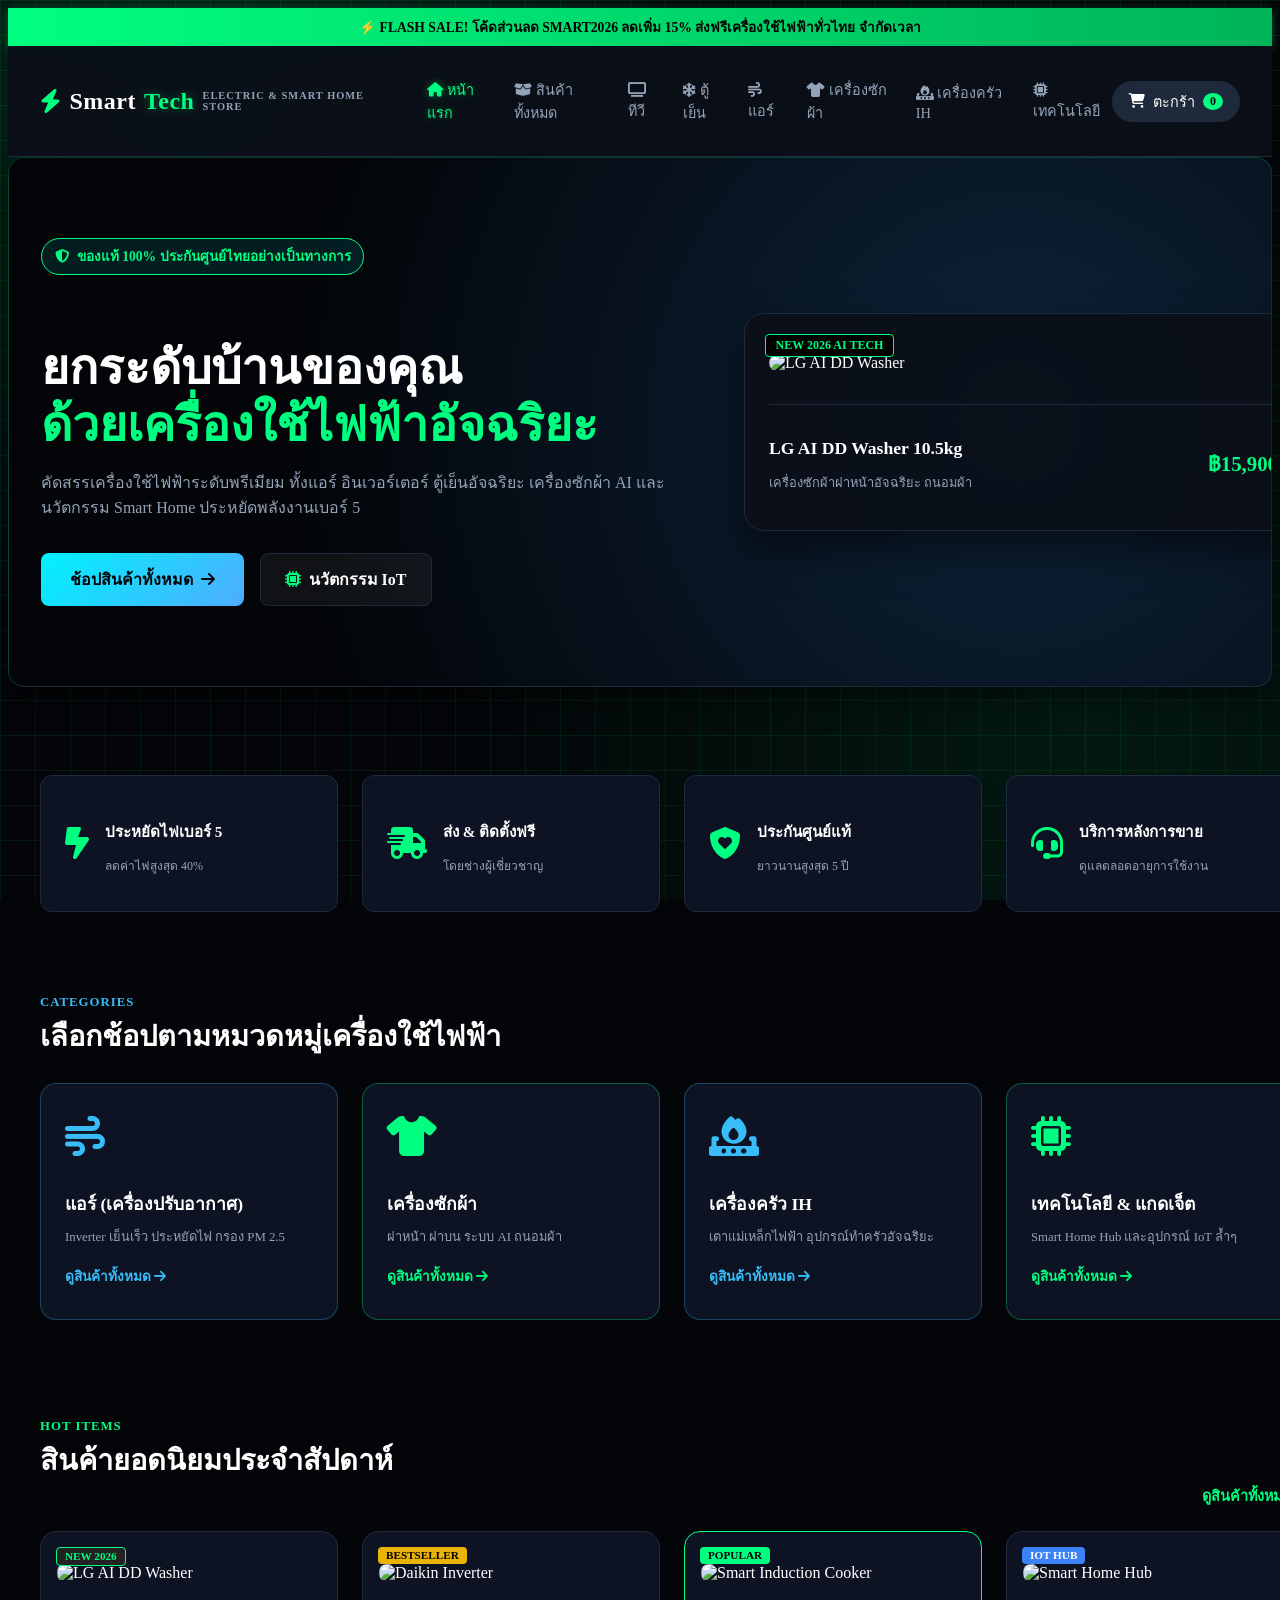
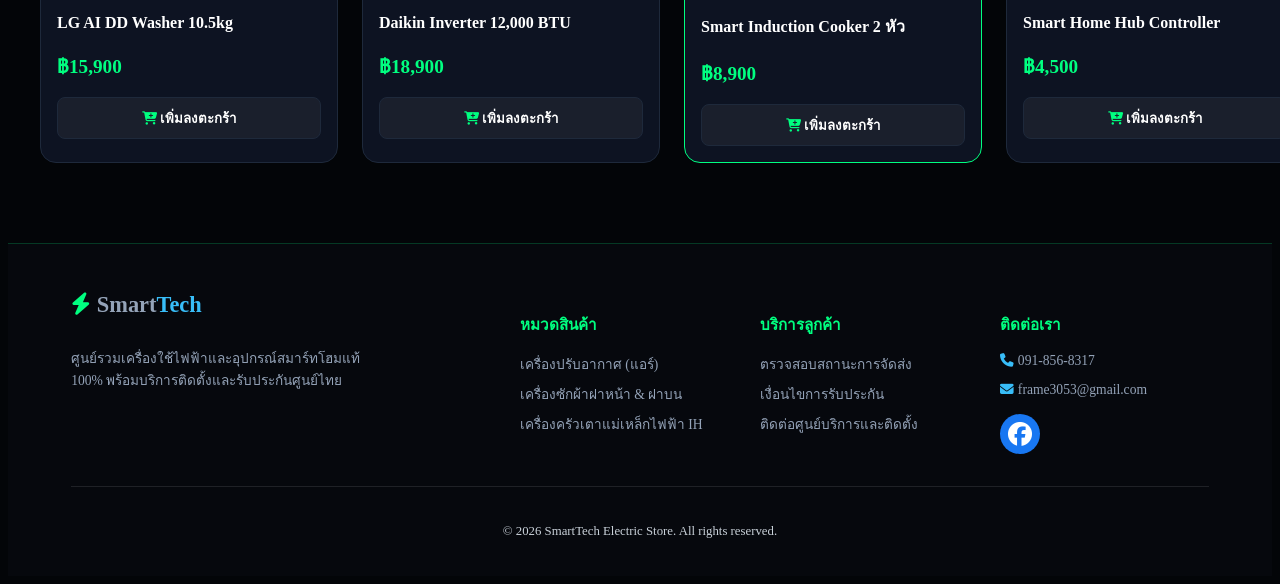
==== commit 7cda68de: "Refactor HTML structure with card-hover class" ====
--- a/index.html
+++ b/index.html
@@ -61,7 +61,7 @@
                     </a>
                 </div>
             </div>
-            <div style="background: rgba(10, 13, 20, 0.8); border: 1px solid var(--border-color); border-radius: 20px; padding: 1.5rem; position: relative; box-shadow: 0 20px 40px rgba(0,0,0,0.5);">
+            <div class="card-hover" style="background: rgba(10, 13, 20, 0.8); border: 1px solid var(--border-color); border-radius: 20px; padding: 1.5rem; position: relative; box-shadow: 0 20px 40px rgba(0,0,0,0.5);">
                 <span style="position: absolute; top: 20px; left: 20px; background: #000; color: var(--accent-color); border: 1px solid var(--accent-color); padding: 0.2rem 0.6rem; border-radius: 4px; font-size: 0.75rem; font-weight: 800;">NEW 2026 AI TECH</span>
                 <img src="https://images.unsplash.com/photo-1626806787461-102c1bfaaea1?auto=format&fit=crop&w=600&q=80" alt="LG AI DD Washer" style="width: 100%; height: 280px; object-fit: cover; border-radius: 10px; margin: 1rem 0;">
                 <div style="display: flex; justify-content: space-between; align-items: center; margin-top: 1rem; border-top: 1px solid var(--border-color); padding-top: 1rem;">
@@ -78,28 +78,28 @@
     <!-- Features Banner -->
     <div class="container" style="margin: 3rem auto;">
         <div style="display: grid; grid-template-columns: repeat(4, 1fr); gap: 1.5rem;">
-            <div style="background: var(--card-bg); border: 1px solid var(--border-color); padding: 1.5rem; border-radius: 12px; display: flex; align-items: center; gap: 1rem;">
+            <div class="card-hover" style="background: var(--card-bg); border: 1px solid var(--border-color); padding: 1.5rem; border-radius: 12px; display: flex; align-items: center; gap: 1rem;">
                 <i class="fa-solid fa-bolt-lightning" style="font-size: 2rem; color: var(--accent-color);"></i>
                 <div>
                     <h4 style="color: #fff; font-size: 0.95rem; margin-bottom: 0.2rem;">ประหยัดไฟเบอร์ 5</h4>
                     <p style="color: var(--text-muted); font-size: 0.75rem;">ลดค่าไฟสูงสุด 40%</p>
                 </div>
             </div>
-            <div style="background: var(--card-bg); border: 1px solid var(--border-color); padding: 1.5rem; border-radius: 12px; display: flex; align-items: center; gap: 1rem;">
+            <div class="card-hover" style="background: var(--card-bg); border: 1px solid var(--border-color); padding: 1.5rem; border-radius: 12px; display: flex; align-items: center; gap: 1rem;">
                 <i class="fa-solid fa-truck-fast" style="font-size: 2rem; color: var(--accent-color);"></i>
                 <div>
                     <h4 style="color: #fff; font-size: 0.95rem; margin-bottom: 0.2rem;">ส่ง & ติดตั้งฟรี</h4>
                     <p style="color: var(--text-muted); font-size: 0.75rem;">โดยช่างผู้เชี่ยวชาญ</p>
                 </div>
             </div>
-            <div style="background: var(--card-bg); border: 1px solid var(--border-color); padding: 1.5rem; border-radius: 12px; display: flex; align-items: center; gap: 1rem;">
+            <div class="card-hover" style="background: var(--card-bg); border: 1px solid var(--border-color); padding: 1.5rem; border-radius: 12px; display: flex; align-items: center; gap: 1rem;">
                 <i class="fa-solid fa-shield-heart" style="font-size: 2rem; color: var(--accent-color);"></i>
                 <div>
                     <h4 style="color: #fff; font-size: 0.95rem; margin-bottom: 0.2rem;">ประกันศูนย์แท้</h4>
                     <p style="color: var(--text-muted); font-size: 0.75rem;">ยาวนานสูงสุด 5 ปี</p>
                 </div>
             </div>
-            <div style="background: var(--card-bg); border: 1px solid var(--border-color); padding: 1.5rem; border-radius: 12px; display: flex; align-items: center; gap: 1rem;">
+            <div class="card-hover" style="background: var(--card-bg); border: 1px solid var(--border-color); padding: 1.5rem; border-radius: 12px; display: flex; align-items: center; gap: 1rem;">
                 <i class="fa-solid fa-headset" style="font-size: 2rem; color: var(--accent-color);"></i>
                 <div>
                     <h4 style="color: #fff; font-size: 0.95rem; margin-bottom: 0.2rem;">บริการหลังการขาย</h4>
@@ -110,47 +110,47 @@
     </div>
 
     <!-- Categories Section -->
-        <div style="margin-bottom: 4rem;">
-            <div style="margin-bottom: 1.5rem;">
-                <span style="color: #38bdf8; font-size: 0.8rem; font-weight: 800; letter-spacing: 1px;">CATEGORIES</span>
-                <h2 style="font-size: 1.8rem; color: #fff; margin-top: 0.2rem;">เลือกช้อปตามหมวดหมู่เครื่องใช้ไฟฟ้า</h2>
-            </div>
-            <div style="display: grid; grid-template-columns: repeat(4, 1fr); gap: 1.5rem;">
-                
-                <!-- 1. แอร์ (สีฟ้า) -->
-                <a href="ac.html" style="background: var(--card-bg); border: 1px solid rgba(56, 189, 248, 0.3); border-radius: 16px; padding: 2rem 1.5rem; text-decoration: none; display: block; transition: 0.3s;">
-                    <i class="fa-solid fa-wind" style="font-size: 2.5rem; color: #38bdf8; margin-bottom: 1rem;"></i>
-                    <h3 style="color: #fff; font-size: 1.1rem; margin-bottom: 0.4rem;">แอร์ (เครื่องปรับอากาศ)</h3>
-                    <p style="color: var(--text-muted); font-size: 0.8rem; margin-bottom: 1.2rem; line-height: 1.2;">Inverter เย็นเร็ว ประหยัดไฟ กรอง PM 2.5</p>
-                    <span style="color: #38bdf8; font-size: 0.85rem; font-weight: 700;">ดูสินค้าทั้งหมด <i class="fa-solid fa-arrow-right"></i></span>
-                </a>
-
-                <!-- 2. เครื่องซักผ้า (สีเขียว) -->
-                <a href="washing.html" style="background: var(--card-bg); border: 1px solid rgba(0, 255, 128, 0.3); border-radius: 16px; padding: 2rem 1.5rem; text-decoration: none; display: block; transition: 0.3s;">
-                    <i class="fa-solid fa-shirt" style="font-size: 2.5rem; color: #00ff80; margin-bottom: 1rem;"></i>
-                    <h3 style="color: #fff; font-size: 1.1rem; margin-bottom: 0.4rem;">เครื่องซักผ้า</h3>
-                    <p style="color: var(--text-muted); font-size: 0.8rem; margin-bottom: 1.2rem; line-height: 1.2;">ฝาหน้า ฝาบน ระบบ AI ถนอมผ้า</p>
-                    <span style="color: #00ff80; font-size: 0.85rem; font-weight: 700;">ดูสินค้าทั้งหมด <i class="fa-solid fa-arrow-right"></i></span>
-                </a>
-
-                <!-- 3. เครื่องครัว IH (สีฟ้า) -->
-                <a href="kitchen.html" style="background: var(--card-bg); border: 1px solid rgba(56, 189, 248, 0.3); border-radius: 16px; padding: 2rem 1.5rem; text-decoration: none; display: block; transition: 0.3s;">
-                    <i class="fa-solid fa-fire-burner" style="font-size: 2.5rem; color: #38bdf8; margin-bottom: 1rem;"></i>
-                    <h3 style="color: #fff; font-size: 1.1rem; margin-bottom: 0.4rem;">เครื่องครัว IH</h3>
-                    <p style="color: var(--text-muted); font-size: 0.8rem; margin-bottom: 1.2rem; line-height: 1.2;">เตาแม่เหล็กไฟฟ้า อุปกรณ์ทำครัวอัจฉริยะ</p>
-                    <span style="color: #38bdf8; font-size: 0.85rem; font-weight: 700;">ดูสินค้าทั้งหมด <i class="fa-solid fa-arrow-right"></i></span>
-                </a>
-
-                <!-- 4. เทคโนโลยี (สีเขียว) -->
-                <a href="technology.html" style="background: var(--card-bg); border: 1px solid rgba(0, 255, 128, 0.3); border-radius: 16px; padding: 2rem 1.5rem; text-decoration: none; display: block; transition: 0.3s;">
-                    <i class="fa-solid fa-microchip" style="font-size: 2.5rem; color: #00ff80; margin-bottom: 1rem;"></i>
-                    <h3 style="color: #fff; font-size: 1.1rem; margin-bottom: 0.4rem;">เทคโนโลยี & แกดเจ็ต</h3>
-                    <p style="color: var(--text-muted); font-size: 0.8rem; margin-bottom: 1.2rem; line-height: 1.2;">Smart Home Hub และอุปกรณ์ IoT ล้ำๆ</p>
-                    <span style="color: #00ff80; font-size: 0.85rem; font-weight: 700;">ดูสินค้าทั้งหมด <i class="fa-solid fa-arrow-right"></i></span>
-                </a>
-
-            </div>
-        </div>
+    <div class="container" style="margin-bottom: 4rem;">
+        <div style="margin-bottom: 1.5rem;">
+            <span style="color: #38bdf8; font-size: 0.8rem; font-weight: 800; letter-spacing: 1px;">CATEGORIES</span>
+            <h2 style="font-size: 1.8rem; color: #fff; margin-top: 0.2rem;">เลือกช้อปตามหมวดหมู่เครื่องใช้ไฟฟ้า</h2>
+        </div>
+        <div style="display: grid; grid-template-columns: repeat(4, 1fr); gap: 1.5rem;">
+            
+            <!-- 1. แอร์ (สีฟ้า) -->
+            <a href="ac.html" class="card-hover" style="background: var(--card-bg); border: 1px solid rgba(56, 189, 248, 0.3); border-radius: 16px; padding: 2rem 1.5rem; text-decoration: none; display: block; transition: 0.3s;">
+                <i class="fa-solid fa-wind" style="font-size: 2.5rem; color: #38bdf8; margin-bottom: 1rem;"></i>
+                <h3 style="color: #fff; font-size: 1.1rem; margin-bottom: 0.4rem;">แอร์ (เครื่องปรับอากาศ)</h3>
+                <p style="color: var(--text-muted); font-size: 0.8rem; margin-bottom: 1.2rem; line-height: 1.2;">Inverter เย็นเร็ว ประหยัดไฟ กรอง PM 2.5</p>
+                <span style="color: #38bdf8; font-size: 0.85rem; font-weight: 700;">ดูสินค้าทั้งหมด <i class="fa-solid fa-arrow-right"></i></span>
+            </a>
+
+            <!-- 2. เครื่องซักผ้า (สีเขียว) -->
+            <a href="washing.html" class="card-hover" style="background: var(--card-bg); border: 1px solid rgba(0, 255, 128, 0.3); border-radius: 16px; padding: 2rem 1.5rem; text-decoration: none; display: block; transition: 0.3s;">
+                <i class="fa-solid fa-shirt" style="font-size: 2.5rem; color: #00ff80; margin-bottom: 1rem;"></i>
+                <h3 style="color: #fff; font-size: 1.1rem; margin-bottom: 0.4rem;">เครื่องซักผ้า</h3>
+                <p style="color: var(--text-muted); font-size: 0.8rem; margin-bottom: 1.2rem; line-height: 1.2;">ฝาหน้า ฝาบน ระบบ AI ถนอมผ้า</p>
+                <span style="color: #00ff80; font-size: 0.85rem; font-weight: 700;">ดูสินค้าทั้งหมด <i class="fa-solid fa-arrow-right"></i></span>
+            </a>
+
+            <!-- 3. เครื่องครัว IH (สีฟ้า) -->
+            <a href="kitchen.html" class="card-hover" style="background: var(--card-bg); border: 1px solid rgba(56, 189, 248, 0.3); border-radius: 16px; padding: 2rem 1.5rem; text-decoration: none; display: block; transition: 0.3s;">
+                <i class="fa-solid fa-fire-burner" style="font-size: 2.5rem; color: #38bdf8; margin-bottom: 1rem;"></i>
+                <h3 style="color: #fff; font-size: 1.1rem; margin-bottom: 0.4rem;">เครื่องครัว IH</h3>
+                <p style="color: var(--text-muted); font-size: 0.8rem; margin-bottom: 1.2rem; line-height: 1.2;">เตาแม่เหล็กไฟฟ้า อุปกรณ์ทำครัวอัจฉริยะ</p>
+                <span style="color: #38bdf8; font-size: 0.85rem; font-weight: 700;">ดูสินค้าทั้งหมด <i class="fa-solid fa-arrow-right"></i></span>
+            </a>
+
+            <!-- 4. เทคโนโลยี (สีเขียว) -->
+            <a href="technology.html" class="card-hover" style="background: var(--card-bg); border: 1px solid rgba(0, 255, 128, 0.3); border-radius: 16px; padding: 2rem 1.5rem; text-decoration: none; display: block; transition: 0.3s;">
+                <i class="fa-solid fa-microchip" style="font-size: 2.5rem; color: #00ff80; margin-bottom: 1rem;"></i>
+                <h3 style="color: #fff; font-size: 1.1rem; margin-bottom: 0.4rem;">เทคโนโลยี & แกดเจ็ต</h3>
+                <p style="color: var(--text-muted); font-size: 0.8rem; margin-bottom: 1.2rem; line-height: 1.2;">Smart Home Hub และอุปกรณ์ IoT ล้ำๆ</p>
+                <span style="color: #00ff80; font-size: 0.85rem; font-weight: 700;">ดูสินค้าทั้งหมด <i class="fa-solid fa-arrow-right"></i></span>
+            </a>
+
+        </div>
+    </div>
 
     <!-- Hot Items Section -->
     <div class="container" style="margin-bottom: 5rem;">
@@ -164,7 +164,7 @@
 
         <div style="display: grid; grid-template-columns: repeat(4, 1fr); gap: 1.5rem;">
             <!-- สินค้าที่ 1 -->
-            <div style="background-color: var(--card-bg); border: 1px solid var(--border-color); border-radius: 16px; overflow: hidden; padding: 1rem; position: relative;">
+            <div class="card-hover" style="background-color: var(--card-bg); border: 1px solid var(--border-color); border-radius: 16px; overflow: hidden; padding: 1rem; position: relative;">
                 <span style="position: absolute; top: 15px; left: 15px; background: #222; color: var(--accent-color); border: 1px solid var(--accent-color); font-size: 0.7rem; font-weight: 800; padding: 0.15rem 0.5rem; border-radius: 4px;">NEW 2026</span>
                 <img src="https://images.unsplash.com/photo-1626806787461-102c1bfaaea1?auto=format&fit=crop&w=400&q=80" alt="LG AI DD Washer" style="width: 100%; height: 180px; object-fit: cover; border-radius: 8px; margin: 1rem 0;">
                 <h3 style="color: #fff; font-size: 1rem; margin-bottom: 0.3rem;">LG AI DD Washer 10.5kg</h3>
@@ -175,7 +175,7 @@
             </div>
 
             <!-- สินค้าที่ 2 -->
-            <div style="background-color: var(--card-bg); border: 1px solid var(--border-color); border-radius: 16px; overflow: hidden; padding: 1rem; position: relative;">
+            <div class="card-hover" style="background-color: var(--card-bg); border: 1px solid var(--border-color); border-radius: 16px; overflow: hidden; padding: 1rem; position: relative;">
                 <span style="position: absolute; top: 15px; left: 15px; background: #eab308; color: #000; font-size: 0.7rem; font-weight: 800; padding: 0.15rem 0.5rem; border-radius: 4px;">BESTSELLER</span>
                 <img src="https://images.unsplash.com/photo-1615874959474-d609969a20ed?auto=format&fit=crop&w=400&q=80" alt="Daikin Inverter" style="width: 100%; height: 180px; object-fit: cover; border-radius: 8px; margin: 1rem 0;">
                 <h3 style="color: #fff; font-size: 1rem; margin-bottom: 0.3rem;">Daikin Inverter 12,000 BTU</h3>
@@ -186,7 +186,7 @@
             </div>
 
             <!-- สินค้าที่ 3 -->
-            <div style="background-color: var(--card-bg); border: 1px solid var(--border-color); border-radius: 16px; overflow: hidden; padding: 1rem; position: relative; border-color: var(--accent-color);">
+            <div class="card-hover" style="background-color: var(--card-bg); border: 1px solid var(--border-color); border-radius: 16px; overflow: hidden; padding: 1rem; position: relative; border-color: var(--accent-color);">
                 <span style="position: absolute; top: 15px; left: 15px; background: var(--accent-color); color: #000; font-size: 0.7rem; font-weight: 800; padding: 0.15rem 0.5rem; border-radius: 4px;">POPULAR</span>
                 <img src="https://images.unsplash.com/photo-1556911220-e15b29be8c8f?auto=format&fit=crop&w=400&q=80" alt="Smart Induction Cooker" style="width: 100%; height: 180px; object-fit: cover; border-radius: 8px; margin: 1rem 0;">
                 <h3 style="color: #fff; font-size: 1rem; margin-bottom: 0.3rem;">Smart Induction Cooker 2 หัว</h3>
@@ -197,7 +197,7 @@
             </div>
 
             <!-- สินค้าที่ 4 -->
-            <div style="background-color: var(--card-bg); border: 1px solid var(--border-color); border-radius: 16px; overflow: hidden; padding: 1rem; position: relative;">
+            <div class="card-hover" style="background-color: var(--card-bg); border: 1px solid var(--border-color); border-radius: 16px; overflow: hidden; padding: 1rem; position: relative;">
                 <span style="position: absolute; top: 15px; left: 15px; background: #3b82f6; color: #fff; font-size: 0.7rem; font-weight: 800; padding: 0.15rem 0.5rem; border-radius: 4px;">IOT HUB</span>
                 <img src="https://images.unsplash.com/photo-1518770660439-4636190af475?auto=format&fit=crop&w=400&q=80" alt="Smart Home Hub" style="width: 100%; height: 180px; object-fit: cover; border-radius: 8px; margin: 1rem 0;">
                 <h3 style="color: #fff; font-size: 1rem; margin-bottom: 0.3rem;">Smart Home Hub Controller</h3>
@@ -209,46 +209,46 @@
         </div>
     </div>
 
-   <!-- Footer ที่แก้ไขและจัดระเบียบเรียบร้อยแล้ว -->
-<footer style="background: #030508; border-top: 1px solid var(--border-color); padding: 3rem 0 1.5rem 0; color: var(--text-muted); position: relative; z-index: 10; clear: both; width: 100%;">
-    <div class="container" style="display: grid; grid-template-columns: 2fr 1fr 1fr 1fr; gap: 2rem; margin-bottom: 2rem; max-width: 1200px; margin-left: auto; margin-right: auto; padding: 0 1rem;">
-        <div>
-            <a href="index.html" class="logo" style="display: inline-block; margin-bottom: 1rem; font-size: 1.4rem; font-weight: 800; color: #fff; text-decoration: none;">
-                <i class="fa-solid fa-bolt" style="color:var(--accent-color);"></i> Smart<span>Tech</span>
-            </a>
-            <p style="font-size: 0.85rem; line-height: 1.6; max-width: 320px;">
-                ศูนย์รวมเครื่องใช้ไฟฟ้าและอุปกรณ์สมาร์ทโฮมแท้ 100% พร้อมบริการติดตั้งและรับประกันศูนย์ไทย
-            </p>
-        </div>
-        <div>
-            <h4 style="color: #fff; font-size: 0.95rem; margin-bottom: 1rem;">หมวดสินค้า</h4>
-            <ul style="list-style: none; padding: 0; display: flex; flex-direction: column; gap: 0.5rem; font-size: 0.85rem;">
-                <li><a href="ac.html" style="color: var(--text-muted); text-decoration: none;">เครื่องปรับอากาศ (แอร์)</a></li>
-                <li><a href="washing.html" style="color: var(--text-muted); text-decoration: none;">เครื่องซักผ้าฝาหน้า & ฝาบน</a></li>
-                <li><a href="kitchen.html" style="color: var(--text-muted); text-decoration: none;">เครื่องครัวเตาแม่เหล็กไฟฟ้า IH</a></li>
-            </ul>
-        </div>
-        <div>
-            <h4 style="color: #fff; font-size: 0.95rem; margin-bottom: 1rem;">บริการลูกค้า</h4>
-            <ul style="list-style: none; padding: 0; display: flex; flex-direction: column; gap: 0.5rem; font-size: 0.85rem;">
-                <li><a href="#" style="color: var(--text-muted); text-decoration: none;">ตรวจสอบสถานะการจัดส่ง</a></li>
-                <li><a href="#" style="color: var(--text-muted); text-decoration: none;">เงื่อนไขการรับประกัน</a></li>
-                <li><a href="#" style="color: var(--text-muted); text-decoration: none;">ติดต่อศูนย์บริการและติดตั้ง</a></li>
-            </ul>
-        </div>
-        <div>
-            <h4 style="color: #fff; font-size: 0.95rem; margin-bottom: 1rem;">ติดต่อเรา</h4>
-            <p style="font-size: 0.85rem; margin-bottom: 0.5rem;"><i class="fa-solid fa-phone" style="color: var(--accent-color);"></i> 091-856-8317</p>
-            <p style="font-size: 0.85rem; margin-bottom: 1rem;"><i class="fa-solid fa-envelope" style="color: var(--accent-color);"></i> frame3053@gmail.com</p>
-            <div style="display: flex; gap: 1rem; font-size: 1.2rem;">
-                <a href="#" style="color: #fff; text-decoration: none;" title="Facebook"><i class="fa-brands fa-facebook"></i></a>
-            </div>
-        </div>
-    </div>
-    <div class="container" style="border-top: 1px solid var(--border-color); padding-top: 1.5rem; text-align: center; font-size: 0.8rem; max-width: 1200px; margin-left: auto; margin-right: auto; padding-left: 1rem; padding-right: 1rem;">
-        <p>&copy; 2026 SmartTech Electric Store. All rights reserved.</p>
-    </div>
-</footer>
+    <!-- Footer ที่แก้ไขและจัดระเบียบเรียบร้อยแล้ว -->
+    <footer style="background: #030508; border-top: 1px solid var(--border-color); padding: 3rem 0 1.5rem 0; color: var(--text-muted); position: relative; z-index: 10; clear: both; width: 100%;">
+        <div class="container" style="display: grid; grid-template-columns: 2fr 1fr 1fr 1fr; gap: 2rem; margin-bottom: 2rem; max-width: 1200px; margin-left: auto; margin-right: auto; padding: 0 1rem;">
+            <div>
+                <a href="index.html" class="logo" style="display: inline-block; margin-bottom: 1rem; font-size: 1.4rem; font-weight: 800; color: #fff; text-decoration: none;">
+                    <i class="fa-solid fa-bolt" style="color:var(--accent-color);"></i> Smart<span>Tech</span>
+                </a>
+                <p style="font-size: 0.85rem; line-height: 1.6; max-width: 320px;">
+                    ศูนย์รวมเครื่องใช้ไฟฟ้าและอุปกรณ์สมาร์ทโฮมแท้ 100% พร้อมบริการติดตั้งและรับประกันศูนย์ไทย
+                </p>
+            </div>
+            <div>
+                <h4 style="color: #fff; font-size: 0.95rem; margin-bottom: 1rem;">หมวดสินค้า</h4>
+                <ul style="list-style: none; padding: 0; display: flex; flex-direction: column; gap: 0.5rem; font-size: 0.85rem;">
+                    <li><a href="ac.html" style="color: var(--text-muted); text-decoration: none;">เครื่องปรับอากาศ (แอร์)</a></li>
+                    <li><a href="washing.html" style="color: var(--text-muted); text-decoration: none;">เครื่องซักผ้าฝาหน้า & ฝาบน</a></li>
+                    <li><a href="kitchen.html" style="color: var(--text-muted); text-decoration: none;">เครื่องครัวเตาแม่เหล็กไฟฟ้า IH</a></li>
+                </ul>
+            </div>
+            <div>
+                <h4 style="color: #fff; font-size: 0.95rem; margin-bottom: 1rem;">บริการลูกค้า</h4>
+                <ul style="list-style: none; padding: 0; display: flex; flex-direction: column; gap: 0.5rem; font-size: 0.85rem;">
+                    <li><a href="#" style="color: var(--text-muted); text-decoration: none;">ตรวจสอบสถานะการจัดส่ง</a></li>
+                    <li><a href="#" style="color: var(--text-muted); text-decoration: none;">เงื่อนไขการรับประกัน</a></li>
+                    <li><a href="#" style="color: var(--text-muted); text-decoration: none;">ติดต่อศูนย์บริการและติดตั้ง</a></li>
+                </ul>
+            </div>
+            <div>
+                <h4 style="color: #fff; font-size: 0.95rem; margin-bottom: 1rem;">ติดต่อเรา</h4>
+                <p style="font-size: 0.85rem; margin-bottom: 0.5rem;"><i class="fa-solid fa-phone" style="color: var(--accent-color);"></i> 091-856-8317</p>
+                <p style="font-size: 0.85rem; margin-bottom: 1rem;"><i class="fa-solid fa-envelope" style="color: var(--accent-color);"></i> frame3053@gmail.com</p>
+                <div style="display: flex; gap: 1rem; font-size: 1.2rem;">
+                    <a href="#" style="color: #fff; text-decoration: none;" title="Facebook"><i class="fa-brands fa-facebook"></i></a>
+                </div>
+            </div>
+        </div>
+        <div class="container" style="border-top: 1px solid var(--border-color); padding-top: 1.5rem; text-align: center; font-size: 0.8rem; max-width: 1200px; margin-left: auto; margin-right: auto; padding-left: 1rem; padding-right: 1rem;">
+            <p>&copy; 2026 SmartTech Electric Store. All rights reserved.</p>
+        </div>
+    </footer>
 
     <!-- เชื่อมโยง JavaScript สำหรับจัดการตะกร้าสินค้า -->
     <script src="main.js"></script>
--- a/style.css
+++ b/style.css
@@ -304,3 +304,12 @@
     grid-template-columns: repeat(auto-fill, minmax(260px, 1fr)) !important;
     gap: 2rem !important;
 }
+/* เอฟเฟกต์การ์ดลอยเรืองแสงอัตโนมัติทุกหน้า */
+.card-hover {
+    transition: transform 0.3s ease, border-color 0.3s ease, box-shadow 0.3s ease;
+}
+.card-hover:hover {
+    transform: translateY(-8px);
+    border-color: #38bdf8 !important; /* เปลี่ยนเป็นสีฟ้าเรืองแสงตอนชี้ (หรือแก้เป็น #00ff80 ถ้าชอบสีเขียว) */
+    box-shadow: 0 10px 25px rgba(56, 189, 248, 0.2);
+}
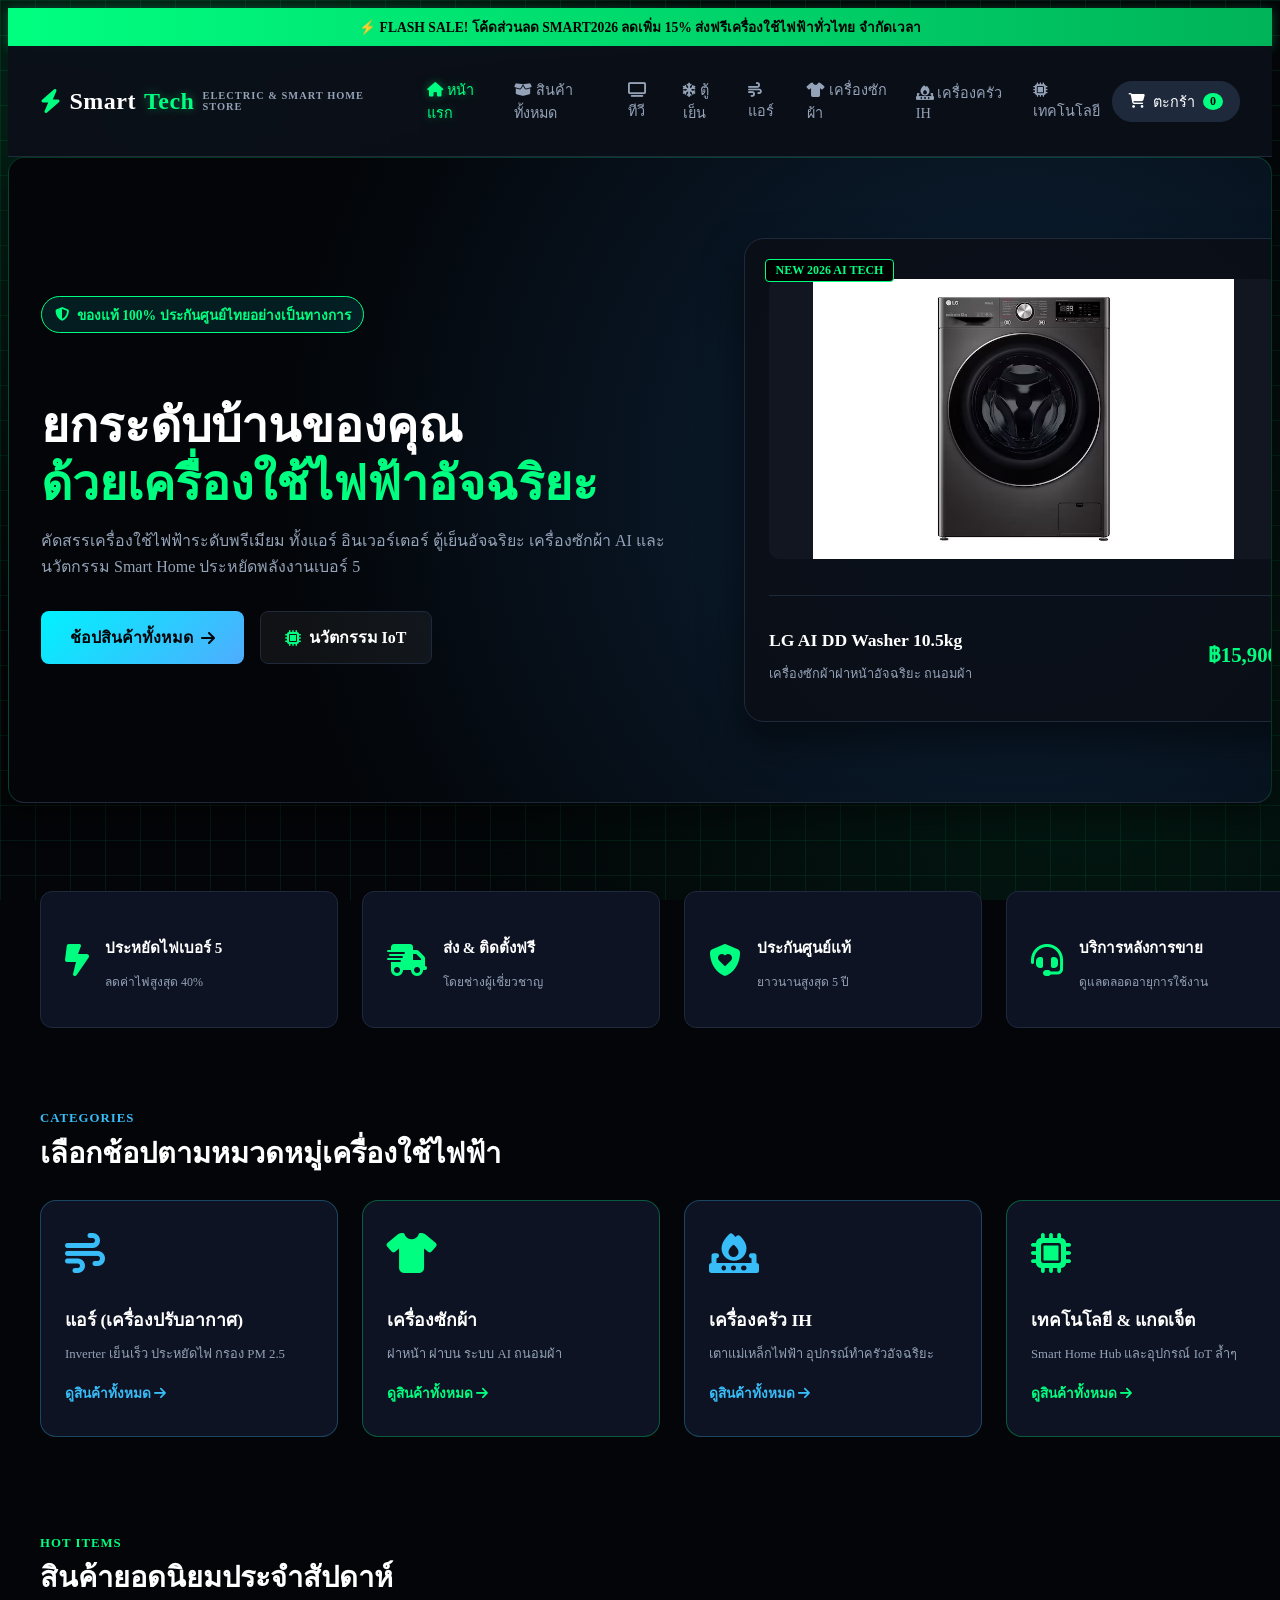
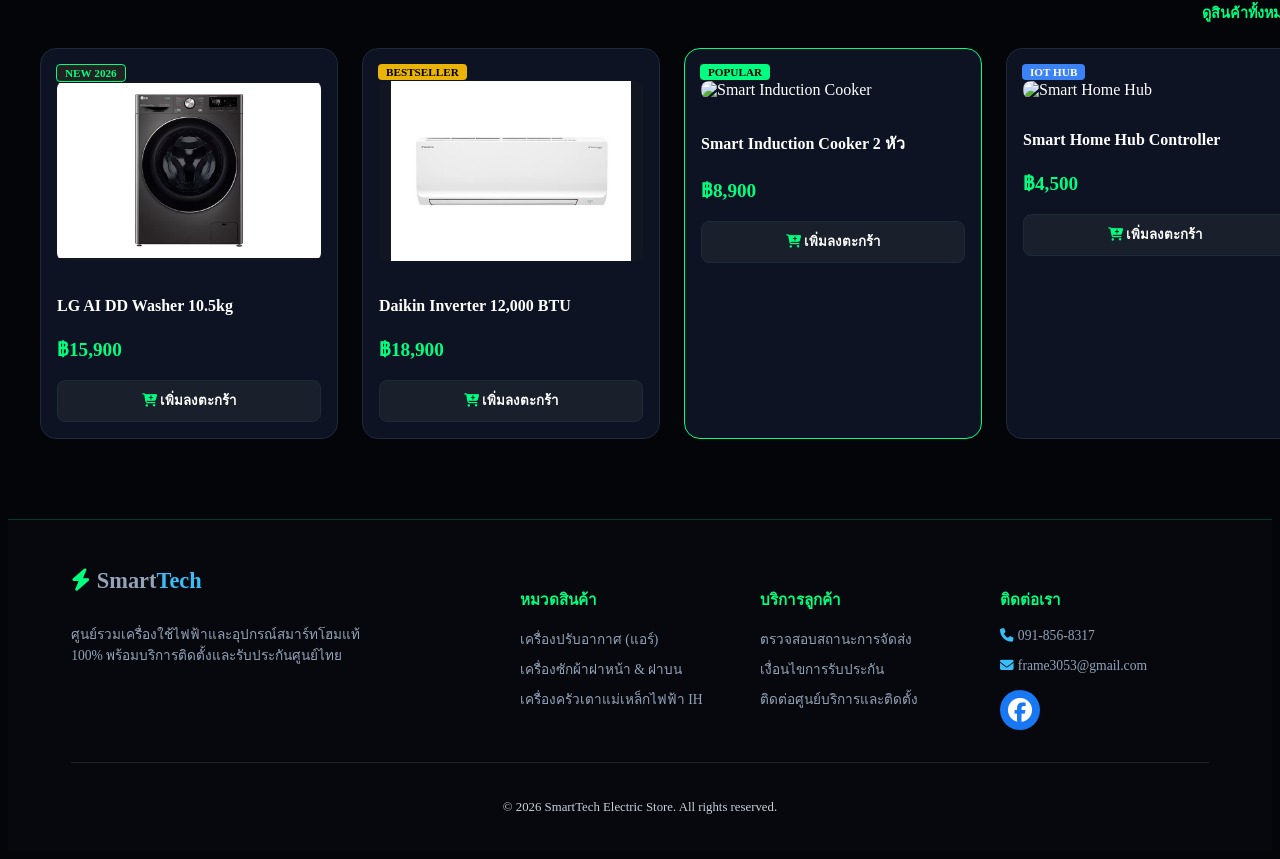
==== commit ee9df325: "Update images and content in index.html" ====
--- a/index.html
+++ b/index.html
@@ -63,7 +63,7 @@
             </div>
             <div class="card-hover" style="background: rgba(10, 13, 20, 0.8); border: 1px solid var(--border-color); border-radius: 20px; padding: 1.5rem; position: relative; box-shadow: 0 20px 40px rgba(0,0,0,0.5);">
                 <span style="position: absolute; top: 20px; left: 20px; background: #000; color: var(--accent-color); border: 1px solid var(--accent-color); padding: 0.2rem 0.6rem; border-radius: 4px; font-size: 0.75rem; font-weight: 800;">NEW 2026 AI TECH</span>
-                <img src="https://images.unsplash.com/photo-1626806787461-102c1bfaaea1?auto=format&fit=crop&w=600&q=80" alt="LG AI DD Washer" style="width: 100%; height: 280px; object-fit: cover; border-radius: 10px; margin: 1rem 0;">
+                <img src="thum-1600x1062.avif" alt="LG AI DD Washer" style="width: 100%; height: 280px; object-fit: contain; border-radius: 10px; margin: 1rem 0; background: #121620;">
                 <div style="display: flex; justify-content: space-between; align-items: center; margin-top: 1rem; border-top: 1px solid var(--border-color); padding-top: 1rem;">
                     <div>
                         <h3 style="color: #fff; font-size: 1.1rem; margin-bottom: 0.2rem;">LG AI DD Washer 10.5kg</h3>
@@ -163,31 +163,31 @@
         </div>
 
         <div style="display: grid; grid-template-columns: repeat(4, 1fr); gap: 1.5rem;">
-            <!-- สินค้าที่ 1 -->
+            <!-- สินค้าที่ 1 (เครื่องซักผ้า) -->
             <div class="card-hover" style="background-color: var(--card-bg); border: 1px solid var(--border-color); border-radius: 16px; overflow: hidden; padding: 1rem; position: relative;">
-                <span style="position: absolute; top: 15px; left: 15px; background: #222; color: var(--accent-color); border: 1px solid var(--accent-color); font-size: 0.7rem; font-weight: 800; padding: 0.15rem 0.5rem; border-radius: 4px;">NEW 2026</span>
-                <img src="https://images.unsplash.com/photo-1626806787461-102c1bfaaea1?auto=format&fit=crop&w=400&q=80" alt="LG AI DD Washer" style="width: 100%; height: 180px; object-fit: cover; border-radius: 8px; margin: 1rem 0;">
+                <span style="position: absolute; top: 15px; left: 15px; background: #222; color: var(--accent-color); border: 1px solid var(--accent-color); font-size: 0.7rem; font-weight: 800; padding: 0.15rem 0.5rem; border-radius: 4px; z-index: 2;">NEW 2026</span>
+                <img src="thum-1600x1062.avif" alt="LG AI DD Washer" style="width: 100%; height: 180px; object-fit: contain; border-radius: 8px; margin: 1rem 0; background: #121620;">
                 <h3 style="color: #fff; font-size: 1rem; margin-bottom: 0.3rem;">LG AI DD Washer 10.5kg</h3>
                 <p style="color: var(--accent-color); font-weight: 800; font-size: 1.2rem; margin-bottom: 1rem;">฿15,900</p>
-                <button onclick="addToCart('LG AI DD Washer 10.5kg', 15900, 'https://images.unsplash.com/photo-1626806787461-102c1bfaaea1?auto=format&fit=crop&w=400&q=80')" style="width: 100%; background: #1a1f2c; border: 1px solid var(--border-color); color: #fff; padding: 0.6rem; border-radius: 8px; font-weight: 700; cursor: pointer; transition: 0.2s;">
-                    <i class="fa-solid fa-cart-plus" style="color: var(--accent-color);"></i> เพิ่มลงตะกร้า
-                </button>
-            </div>
-
-            <!-- สินค้าที่ 2 -->
+                <button onclick="addToCart('LG AI DD Washer 10.5kg', 15900, 'thum-1600x1062.avif')" style="width: 100%; background: #1a1f2c; border: 1px solid var(--border-color); color: #fff; padding: 0.6rem; border-radius: 8px; font-weight: 700; cursor: pointer; transition: 0.2s;">
+                    <i class="fa-solid fa-cart-plus" style="color: var(--accent-color);"></i> เพิ่มลงตะกร้า
+                </button>
+            </div>
+
+            <!-- สินค้าที่ 2 (แอร์ Daikin) -->
             <div class="card-hover" style="background-color: var(--card-bg); border: 1px solid var(--border-color); border-radius: 16px; overflow: hidden; padding: 1rem; position: relative;">
-                <span style="position: absolute; top: 15px; left: 15px; background: #eab308; color: #000; font-size: 0.7rem; font-weight: 800; padding: 0.15rem 0.5rem; border-radius: 4px;">BESTSELLER</span>
-                <img src="https://images.unsplash.com/photo-1615874959474-d609969a20ed?auto=format&fit=crop&w=400&q=80" alt="Daikin Inverter" style="width: 100%; height: 180px; object-fit: cover; border-radius: 8px; margin: 1rem 0;">
+                <span style="position: absolute; top: 15px; left: 15px; background: #eab308; color: #000; font-size: 0.7rem; font-weight: 800; padding: 0.15rem 0.5rem; border-radius: 4px; z-index: 2;">BESTSELLER</span>
+                <img src="FTKQW_001.webp" alt="Daikin Inverter" style="width: 100%; height: 180px; object-fit: contain; border-radius: 8px; margin: 1rem 0; background: #121620;">
                 <h3 style="color: #fff; font-size: 1rem; margin-bottom: 0.3rem;">Daikin Inverter 12,000 BTU</h3>
                 <p style="color: var(--accent-color); font-weight: 800; font-size: 1.2rem; margin-bottom: 1rem;">฿18,900</p>
-                <button onclick="addToCart('Daikin Inverter 12,000 BTU', 18900, 'https://images.unsplash.com/photo-1615874959474-d609969a20ed?auto=format&fit=crop&w=400&q=80')" style="width: 100%; background: #1a1f2c; border: 1px solid var(--border-color); color: #fff; padding: 0.6rem; border-radius: 8px; font-weight: 700; cursor: pointer; transition: 0.2s;">
+                <button onclick="addToCart('Daikin Inverter 12,000 BTU', 18900, 'FTKQW_001.webp')" style="width: 100%; background: #1a1f2c; border: 1px solid var(--border-color); color: #fff; padding: 0.6rem; border-radius: 8px; font-weight: 700; cursor: pointer; transition: 0.2s;">
                     <i class="fa-solid fa-cart-plus" style="color: var(--accent-color);"></i> เพิ่มลงตะกร้า
                 </button>
             </div>
 
             <!-- สินค้าที่ 3 -->
             <div class="card-hover" style="background-color: var(--card-bg); border: 1px solid var(--border-color); border-radius: 16px; overflow: hidden; padding: 1rem; position: relative; border-color: var(--accent-color);">
-                <span style="position: absolute; top: 15px; left: 15px; background: var(--accent-color); color: #000; font-size: 0.7rem; font-weight: 800; padding: 0.15rem 0.5rem; border-radius: 4px;">POPULAR</span>
+                <span style="position: absolute; top: 15px; left: 15px; background: var(--accent-color); color: #000; font-size: 0.7rem; font-weight: 800; padding: 0.15rem 0.5rem; border-radius: 4px; z-index: 2;">POPULAR</span>
                 <img src="https://images.unsplash.com/photo-1556911220-e15b29be8c8f?auto=format&fit=crop&w=400&q=80" alt="Smart Induction Cooker" style="width: 100%; height: 180px; object-fit: cover; border-radius: 8px; margin: 1rem 0;">
                 <h3 style="color: #fff; font-size: 1rem; margin-bottom: 0.3rem;">Smart Induction Cooker 2 หัว</h3>
                 <p style="color: var(--accent-color); font-weight: 800; font-size: 1.2rem; margin-bottom: 1rem;">฿8,900</p>
@@ -198,7 +198,7 @@
 
             <!-- สินค้าที่ 4 -->
             <div class="card-hover" style="background-color: var(--card-bg); border: 1px solid var(--border-color); border-radius: 16px; overflow: hidden; padding: 1rem; position: relative;">
-                <span style="position: absolute; top: 15px; left: 15px; background: #3b82f6; color: #fff; font-size: 0.7rem; font-weight: 800; padding: 0.15rem 0.5rem; border-radius: 4px;">IOT HUB</span>
+                <span style="position: absolute; top: 15px; left: 15px; background: #3b82f6; color: #fff; font-size: 0.7rem; font-weight: 800; padding: 0.15rem 0.5rem; border-radius: 4px; z-index: 2;">IOT HUB</span>
                 <img src="https://images.unsplash.com/photo-1518770660439-4636190af475?auto=format&fit=crop&w=400&q=80" alt="Smart Home Hub" style="width: 100%; height: 180px; object-fit: cover; border-radius: 8px; margin: 1rem 0;">
                 <h3 style="color: #fff; font-size: 1rem; margin-bottom: 0.3rem;">Smart Home Hub Controller</h3>
                 <p style="color: var(--accent-color); font-weight: 800; font-size: 1.2rem; margin-bottom: 1rem;">฿4,500</p>
@@ -209,7 +209,7 @@
         </div>
     </div>
 
-    <!-- Footer ที่แก้ไขและจัดระเบียบเรียบร้อยแล้ว -->
+    <!-- Footer -->
     <footer style="background: #030508; border-top: 1px solid var(--border-color); padding: 3rem 0 1.5rem 0; color: var(--text-muted); position: relative; z-index: 10; clear: both; width: 100%;">
         <div class="container" style="display: grid; grid-template-columns: 2fr 1fr 1fr 1fr; gap: 2rem; margin-bottom: 2rem; max-width: 1200px; margin-left: auto; margin-right: auto; padding: 0 1rem;">
             <div>
@@ -231,9 +231,9 @@
             <div>
                 <h4 style="color: #fff; font-size: 0.95rem; margin-bottom: 1rem;">บริการลูกค้า</h4>
                 <ul style="list-style: none; padding: 0; display: flex; flex-direction: column; gap: 0.5rem; font-size: 0.85rem;">
-                    <li><a href="#" style="color: var(--text-muted); text-decoration: none;">ตรวจสอบสถานะการจัดส่ง</a></li>
-                    <li><a href="#" style="color: var(--text-muted); text-decoration: none;">เงื่อนไขการรับประกัน</a></li>
-                    <li><a href="#" style="color: var(--text-muted); text-decoration: none;">ติดต่อศูนย์บริการและติดตั้ง</a></li>
+                    <li><a href="tracking.html" style="color: var(--text-muted); text-decoration: none;">ตรวจสอบสถานะการจัดส่ง</a></li>
+                    <li><a href="warranty.html" style="color: var(--text-muted); text-decoration: none;">เงื่อนไขการรับประกัน</a></li>
+                    <li><a href="contact.html" style="color: var(--text-muted); text-decoration: none;">ติดต่อศูนย์บริการและติดตั้ง</a></li>
                 </ul>
             </div>
             <div>
@@ -241,7 +241,7 @@
                 <p style="font-size: 0.85rem; margin-bottom: 0.5rem;"><i class="fa-solid fa-phone" style="color: var(--accent-color);"></i> 091-856-8317</p>
                 <p style="font-size: 0.85rem; margin-bottom: 1rem;"><i class="fa-solid fa-envelope" style="color: var(--accent-color);"></i> frame3053@gmail.com</p>
                 <div style="display: flex; gap: 1rem; font-size: 1.2rem;">
-                    <a href="#" style="color: #fff; text-decoration: none;" title="Facebook"><i class="fa-brands fa-facebook"></i></a>
+                    <a href="https://www.facebook.com/pha.nu.wichy.suwrrn.ratn" target="_blank" style="color: #fff; text-decoration: none;" title="Facebook"><i class="fa-brands fa-facebook"></i></a>
                 </div>
             </div>
         </div>
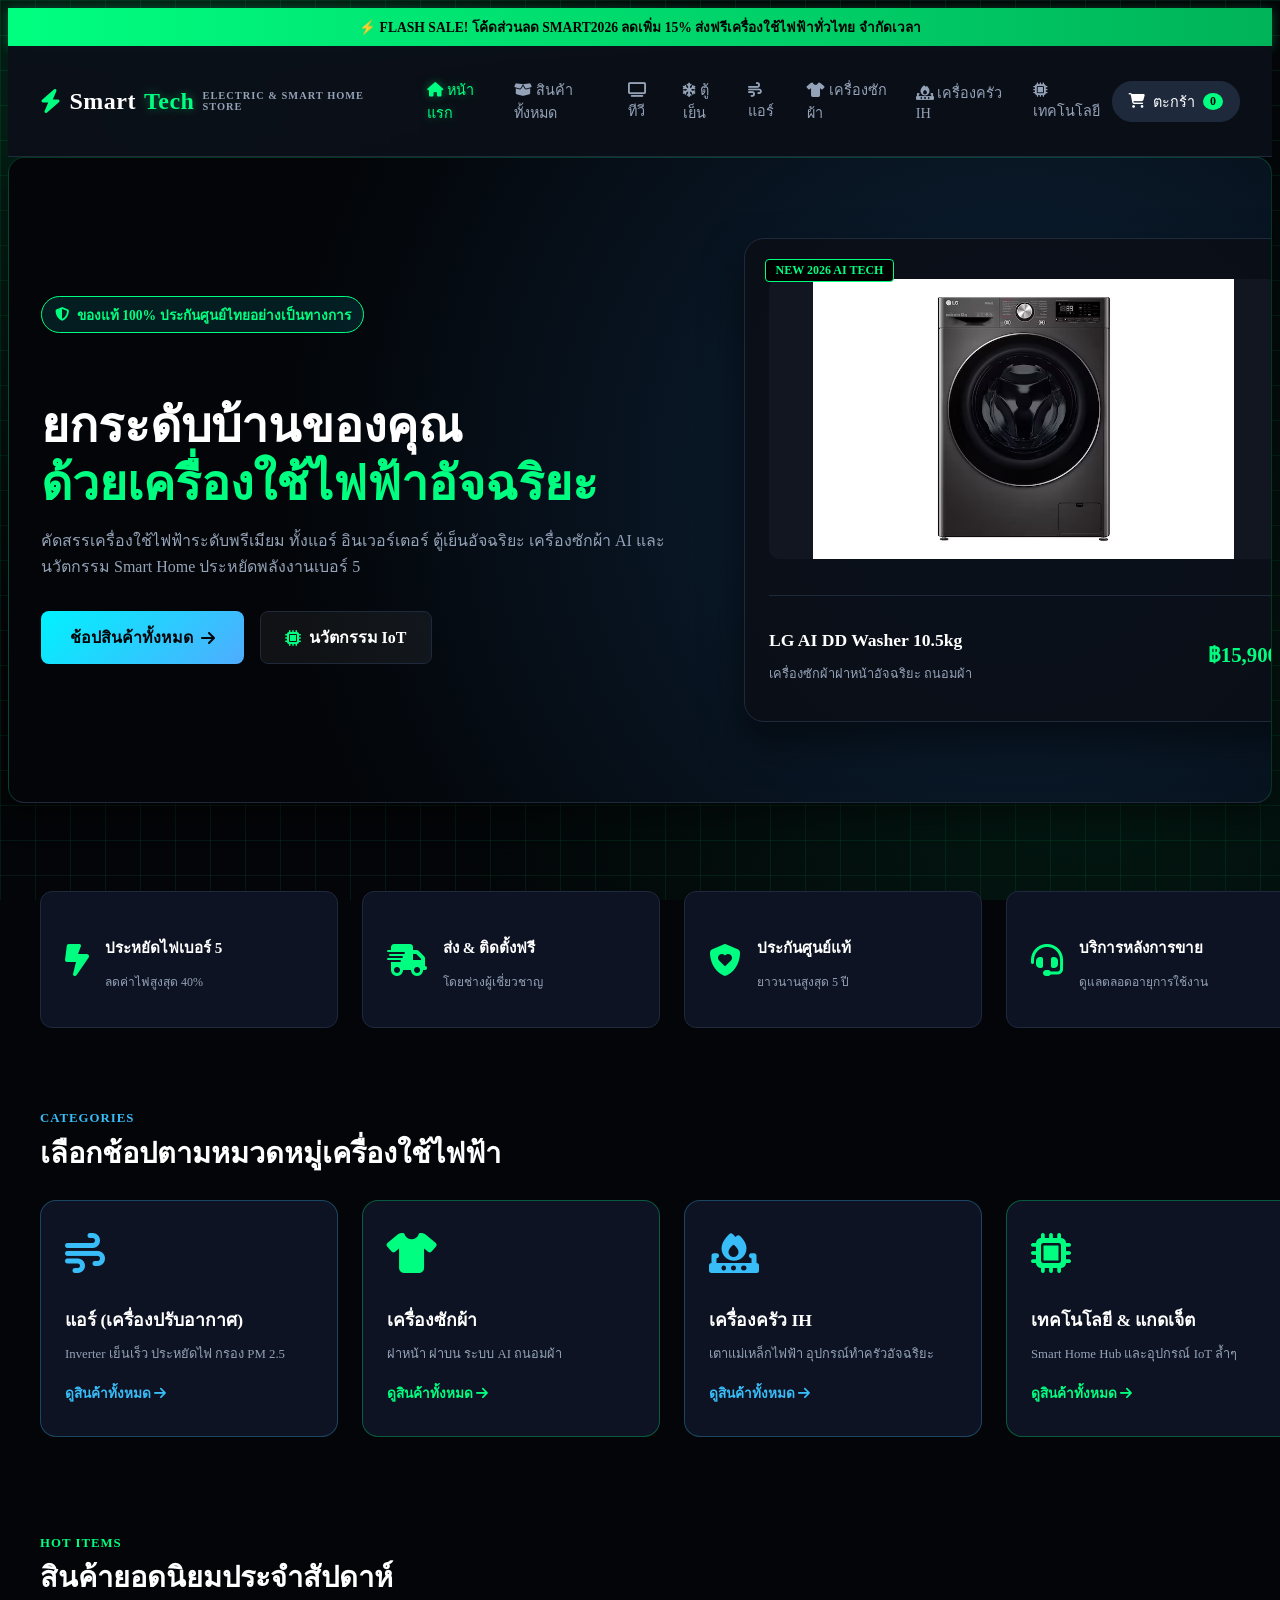
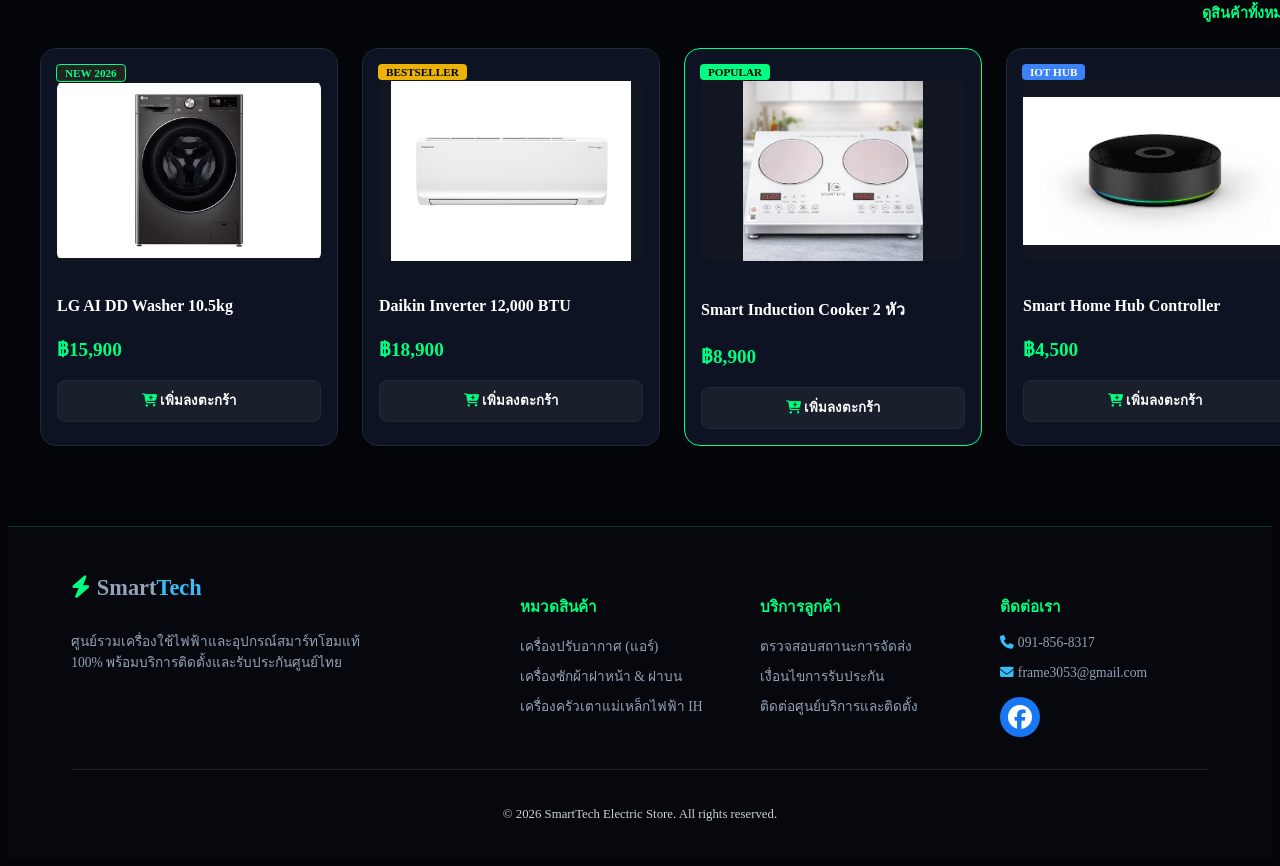
==== commit e1d525a0: "Update index.html" ====
--- a/index.html
+++ b/index.html
@@ -185,24 +185,24 @@
                 </button>
             </div>
 
-            <!-- สินค้าที่ 3 -->
+            <!-- สินค้าที่ 3 (เตาแม่เหล็กไฟฟ้า - images.jpg) -->
             <div class="card-hover" style="background-color: var(--card-bg); border: 1px solid var(--border-color); border-radius: 16px; overflow: hidden; padding: 1rem; position: relative; border-color: var(--accent-color);">
                 <span style="position: absolute; top: 15px; left: 15px; background: var(--accent-color); color: #000; font-size: 0.7rem; font-weight: 800; padding: 0.15rem 0.5rem; border-radius: 4px; z-index: 2;">POPULAR</span>
-                <img src="https://images.unsplash.com/photo-1556911220-e15b29be8c8f?auto=format&fit=crop&w=400&q=80" alt="Smart Induction Cooker" style="width: 100%; height: 180px; object-fit: cover; border-radius: 8px; margin: 1rem 0;">
+                <img src="images.jpg" alt="Smart Induction Cooker" style="width: 100%; height: 180px; object-fit: contain; border-radius: 8px; margin: 1rem 0; background: #121620;">
                 <h3 style="color: #fff; font-size: 1rem; margin-bottom: 0.3rem;">Smart Induction Cooker 2 หัว</h3>
                 <p style="color: var(--accent-color); font-weight: 800; font-size: 1.2rem; margin-bottom: 1rem;">฿8,900</p>
-                <button onclick="addToCart('Smart Induction Cooker 2 หัวเตา', 8900, 'https://images.unsplash.com/photo-1556911220-e15b29be8c8f?auto=format&fit=crop&w=400&q=80')" style="width: 100%; background: #1a1f2c; border: 1px solid var(--border-color); color: #fff; padding: 0.6rem; border-radius: 8px; font-weight: 700; cursor: pointer; transition: 0.2s;">
-                    <i class="fa-solid fa-cart-plus" style="color: var(--accent-color);"></i> เพิ่มลงตะกร้า
-                </button>
-            </div>
-
-            <!-- สินค้าที่ 4 -->
+                <button onclick="addToCart('Smart Induction Cooker 2 หัวเตา', 8900, 'images.jpg')" style="width: 100%; background: #1a1f2c; border: 1px solid var(--border-color); color: #fff; padding: 0.6rem; border-radius: 8px; font-weight: 700; cursor: pointer; transition: 0.2s;">
+                    <i class="fa-solid fa-cart-plus" style="color: var(--accent-color);"></i> เพิ่มลงตะกร้า
+                </button>
+            </div>
+
+            <!-- สินค้าที่ 4 (สมาร์ทโฮมฮับ - images (1).jpg) -->
             <div class="card-hover" style="background-color: var(--card-bg); border: 1px solid var(--border-color); border-radius: 16px; overflow: hidden; padding: 1rem; position: relative;">
                 <span style="position: absolute; top: 15px; left: 15px; background: #3b82f6; color: #fff; font-size: 0.7rem; font-weight: 800; padding: 0.15rem 0.5rem; border-radius: 4px; z-index: 2;">IOT HUB</span>
-                <img src="https://images.unsplash.com/photo-1518770660439-4636190af475?auto=format&fit=crop&w=400&q=80" alt="Smart Home Hub" style="width: 100%; height: 180px; object-fit: cover; border-radius: 8px; margin: 1rem 0;">
+                <img src="images (1).jpg" alt="Smart Home Hub" style="width: 100%; height: 180px; object-fit: contain; border-radius: 8px; margin: 1rem 0; background: #121620;">
                 <h3 style="color: #fff; font-size: 1rem; margin-bottom: 0.3rem;">Smart Home Hub Controller</h3>
                 <p style="color: var(--accent-color); font-weight: 800; font-size: 1.2rem; margin-bottom: 1rem;">฿4,500</p>
-                <button onclick="addToCart('Smart Home Hub IoT Controller', 4500, 'https://images.unsplash.com/photo-1518770660439-4636190af475?auto=format&fit=crop&w=400&q=80')" style="width: 100%; background: #1a1f2c; border: 1px solid var(--border-color); color: #fff; padding: 0.6rem; border-radius: 8px; font-weight: 700; cursor: pointer; transition: 0.2s;">
+                <button onclick="addToCart('Smart Home Hub IoT Controller', 4500, 'images (1).jpg')" style="width: 100%; background: #1a1f2c; border: 1px solid var(--border-color); color: #fff; padding: 0.6rem; border-radius: 8px; font-weight: 700; cursor: pointer; transition: 0.2s;">
                     <i class="fa-solid fa-cart-plus" style="color: var(--accent-color);"></i> เพิ่มลงตะกร้า
                 </button>
             </div>
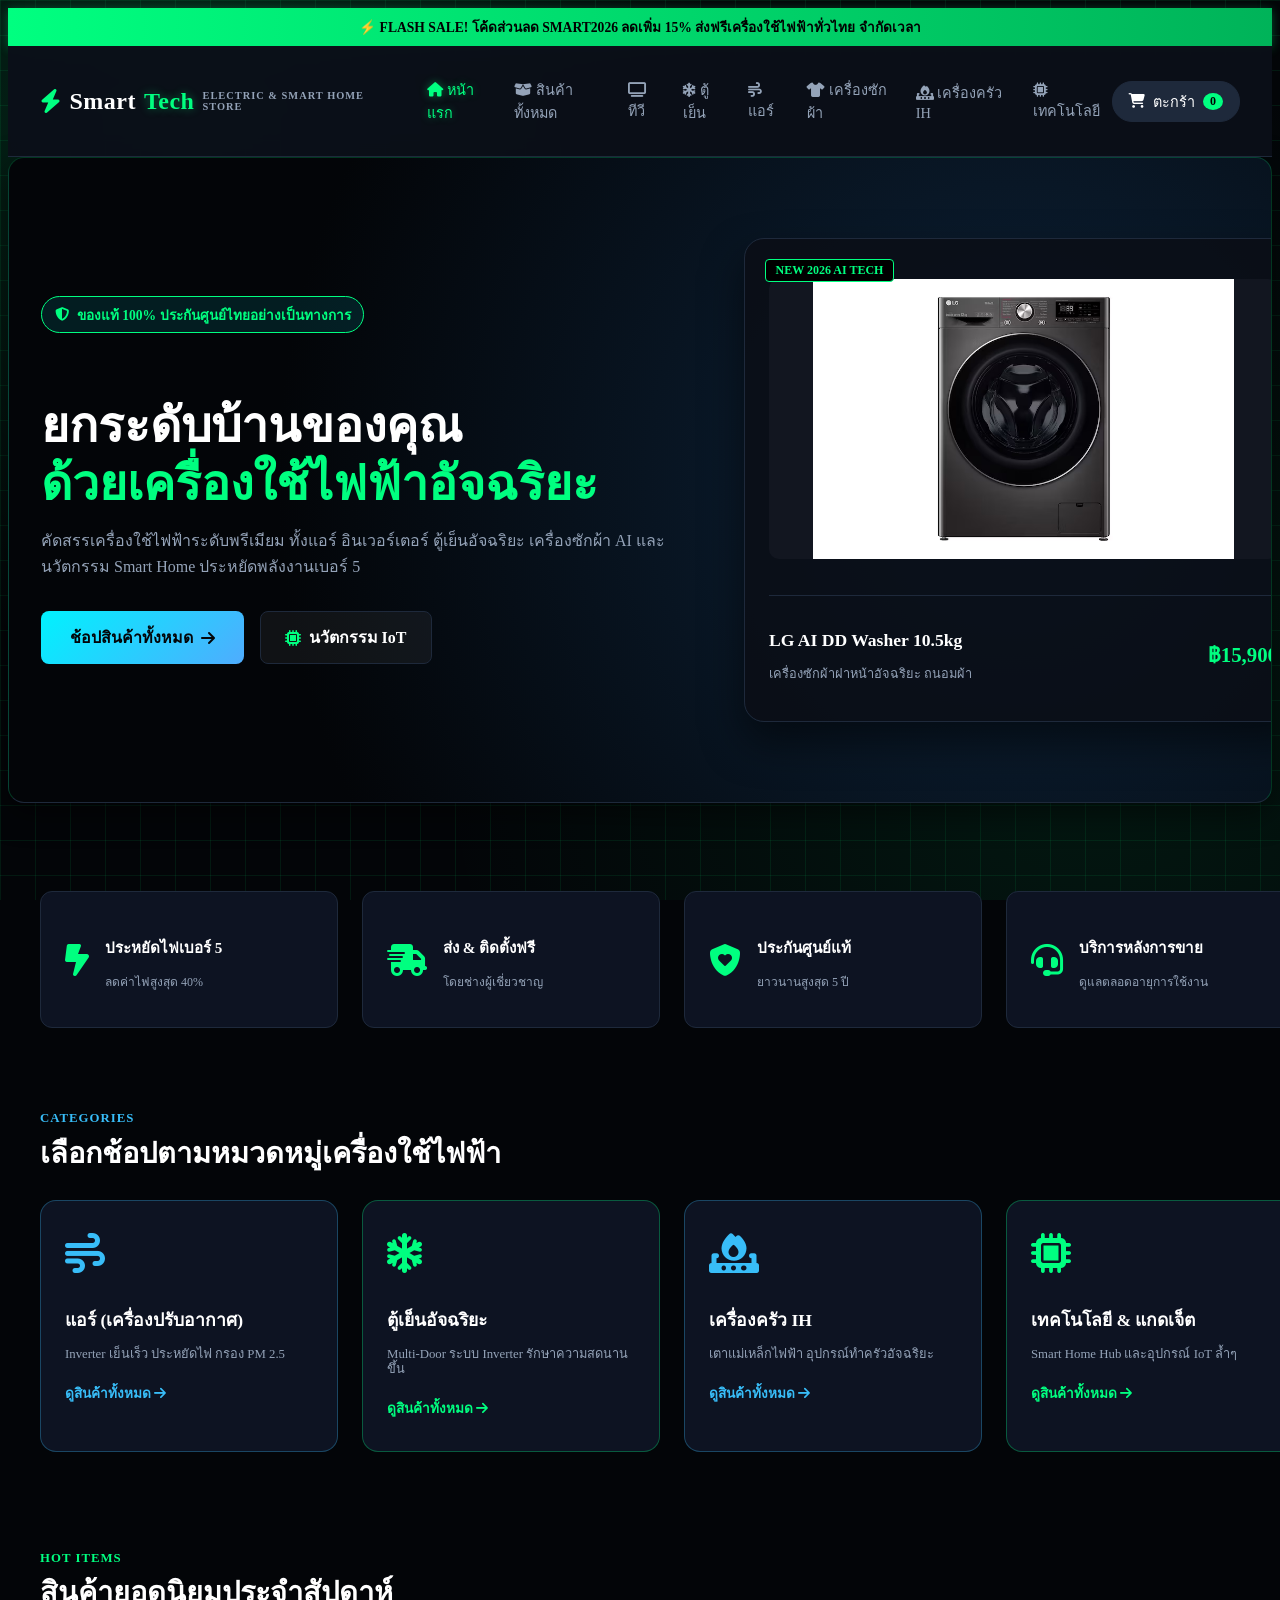
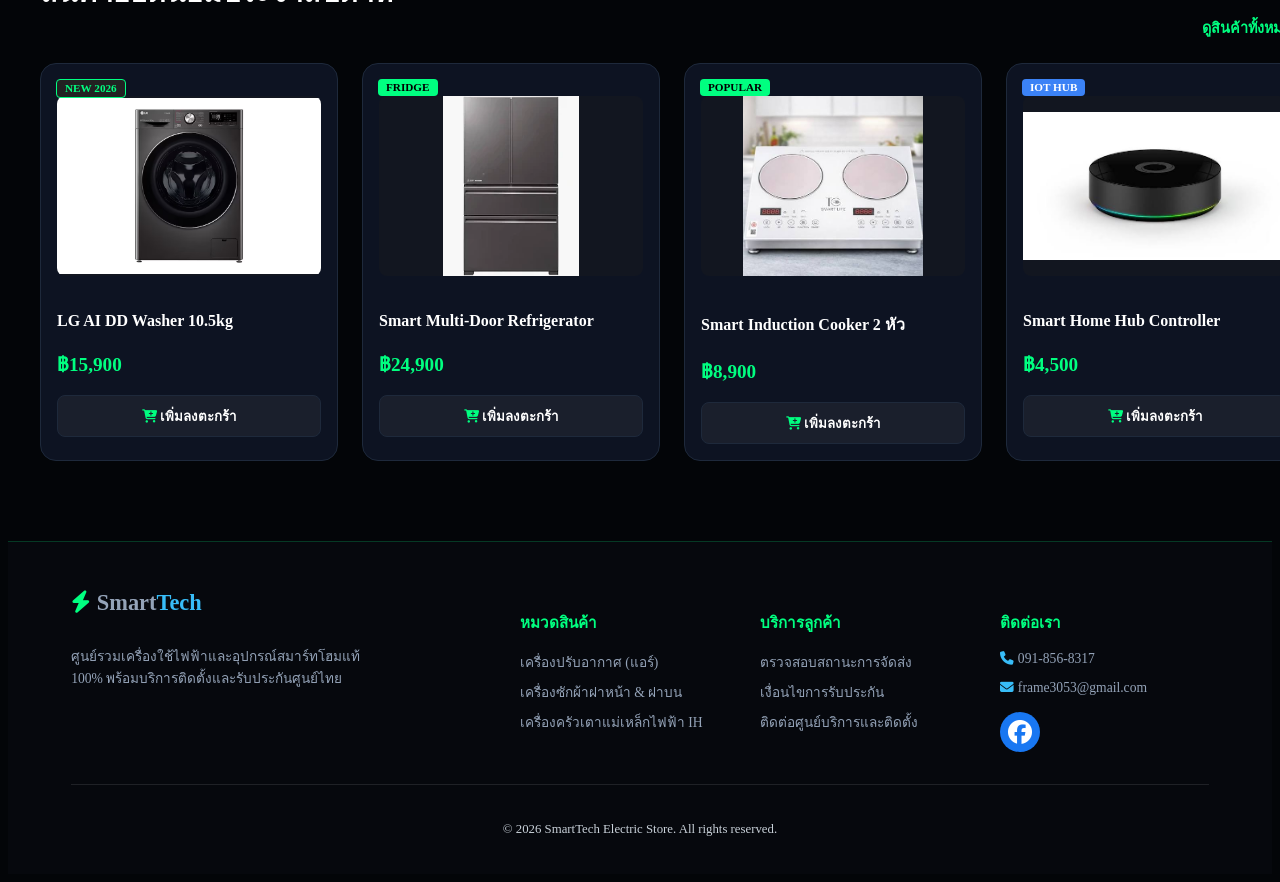
==== commit 1ef709e8: "Update product descriptions and links in index.html" ====
--- a/index.html
+++ b/index.html
@@ -117,7 +117,7 @@
         </div>
         <div style="display: grid; grid-template-columns: repeat(4, 1fr); gap: 1.5rem;">
             
-            <!-- 1. แอร์ (สีฟ้า) -->
+            <!-- 1. แอร์ -->
             <a href="ac.html" class="card-hover" style="background: var(--card-bg); border: 1px solid rgba(56, 189, 248, 0.3); border-radius: 16px; padding: 2rem 1.5rem; text-decoration: none; display: block; transition: 0.3s;">
                 <i class="fa-solid fa-wind" style="font-size: 2.5rem; color: #38bdf8; margin-bottom: 1rem;"></i>
                 <h3 style="color: #fff; font-size: 1.1rem; margin-bottom: 0.4rem;">แอร์ (เครื่องปรับอากาศ)</h3>
@@ -125,15 +125,15 @@
                 <span style="color: #38bdf8; font-size: 0.85rem; font-weight: 700;">ดูสินค้าทั้งหมด <i class="fa-solid fa-arrow-right"></i></span>
             </a>
 
-            <!-- 2. เครื่องซักผ้า (สีเขียว) -->
-            <a href="washing.html" class="card-hover" style="background: var(--card-bg); border: 1px solid rgba(0, 255, 128, 0.3); border-radius: 16px; padding: 2rem 1.5rem; text-decoration: none; display: block; transition: 0.3s;">
-                <i class="fa-solid fa-shirt" style="font-size: 2.5rem; color: #00ff80; margin-bottom: 1rem;"></i>
-                <h3 style="color: #fff; font-size: 1.1rem; margin-bottom: 0.4rem;">เครื่องซักผ้า</h3>
-                <p style="color: var(--text-muted); font-size: 0.8rem; margin-bottom: 1.2rem; line-height: 1.2;">ฝาหน้า ฝาบน ระบบ AI ถนอมผ้า</p>
+            <!-- 2. ตู้เย็น (ใช้ fridge.webp) -->
+            <a href="fridge.html" class="card-hover" style="background: var(--card-bg); border: 1px solid rgba(0, 255, 128, 0.3); border-radius: 16px; padding: 2rem 1.5rem; text-decoration: none; display: block; transition: 0.3s;">
+                <i class="fa-solid fa-snowflake" style="font-size: 2.5rem; color: #00ff80; margin-bottom: 1rem;"></i>
+                <h3 style="color: #fff; font-size: 1.1rem; margin-bottom: 0.4rem;">ตู้เย็นอัจฉริยะ</h3>
+                <p style="color: var(--text-muted); font-size: 0.8rem; margin-bottom: 1.2rem; line-height: 1.2;">Multi-Door ระบบ Inverter รักษาความสดนานขึ้น</p>
                 <span style="color: #00ff80; font-size: 0.85rem; font-weight: 700;">ดูสินค้าทั้งหมด <i class="fa-solid fa-arrow-right"></i></span>
             </a>
 
-            <!-- 3. เครื่องครัว IH (สีฟ้า) -->
+            <!-- 3. เครื่องครัว IH -->
             <a href="kitchen.html" class="card-hover" style="background: var(--card-bg); border: 1px solid rgba(56, 189, 248, 0.3); border-radius: 16px; padding: 2rem 1.5rem; text-decoration: none; display: block; transition: 0.3s;">
                 <i class="fa-solid fa-fire-burner" style="font-size: 2.5rem; color: #38bdf8; margin-bottom: 1rem;"></i>
                 <h3 style="color: #fff; font-size: 1.1rem; margin-bottom: 0.4rem;">เครื่องครัว IH</h3>
@@ -141,7 +141,7 @@
                 <span style="color: #38bdf8; font-size: 0.85rem; font-weight: 700;">ดูสินค้าทั้งหมด <i class="fa-solid fa-arrow-right"></i></span>
             </a>
 
-            <!-- 4. เทคโนโลยี (สีเขียว) -->
+            <!-- 4. เทคโนโลยี -->
             <a href="technology.html" class="card-hover" style="background: var(--card-bg); border: 1px solid rgba(0, 255, 128, 0.3); border-radius: 16px; padding: 2rem 1.5rem; text-decoration: none; display: block; transition: 0.3s;">
                 <i class="fa-solid fa-microchip" style="font-size: 2.5rem; color: #00ff80; margin-bottom: 1rem;"></i>
                 <h3 style="color: #fff; font-size: 1.1rem; margin-bottom: 0.4rem;">เทคโนโลยี & แกดเจ็ต</h3>
@@ -174,19 +174,19 @@
                 </button>
             </div>
 
-            <!-- สินค้าที่ 2 (แอร์ Daikin) -->
-            <div class="card-hover" style="background-color: var(--card-bg); border: 1px solid var(--border-color); border-radius: 16px; overflow: hidden; padding: 1rem; position: relative;">
-                <span style="position: absolute; top: 15px; left: 15px; background: #eab308; color: #000; font-size: 0.7rem; font-weight: 800; padding: 0.15rem 0.5rem; border-radius: 4px; z-index: 2;">BESTSELLER</span>
-                <img src="FTKQW_001.webp" alt="Daikin Inverter" style="width: 100%; height: 180px; object-fit: contain; border-radius: 8px; margin: 1rem 0; background: #121620;">
-                <h3 style="color: #fff; font-size: 1rem; margin-bottom: 0.3rem;">Daikin Inverter 12,000 BTU</h3>
-                <p style="color: var(--accent-color); font-weight: 800; font-size: 1.2rem; margin-bottom: 1rem;">฿18,900</p>
-                <button onclick="addToCart('Daikin Inverter 12,000 BTU', 18900, 'FTKQW_001.webp')" style="width: 100%; background: #1a1f2c; border: 1px solid var(--border-color); color: #fff; padding: 0.6rem; border-radius: 8px; font-weight: 700; cursor: pointer; transition: 0.2s;">
-                    <i class="fa-solid fa-cart-plus" style="color: var(--accent-color);"></i> เพิ่มลงตะกร้า
-                </button>
-            </div>
-
-            <!-- สินค้าที่ 3 (เตาแม่เหล็กไฟฟ้า - images.jpg) -->
-            <div class="card-hover" style="background-color: var(--card-bg); border: 1px solid var(--border-color); border-radius: 16px; overflow: hidden; padding: 1rem; position: relative; border-color: var(--accent-color);">
+            <!-- สินค้าที่ 2 (ตู้เย็น - ใช้ fridge.webp) -->
+            <div class="card-hover" style="background-color: var(--card-bg); border: 1px solid var(--border-color); border-radius: 16px; overflow: hidden; padding: 1rem; position: relative;">
+                <span style="position: absolute; top: 15px; left: 15px; background: #00ff80; color: #000; font-size: 0.7rem; font-weight: 800; padding: 0.15rem 0.5rem; border-radius: 4px; z-index: 2;">FRIDGE</span>
+                <img src="fridge.webp" alt="Multi-Door Smart Fridge" style="width: 100%; height: 180px; object-fit: contain; border-radius: 8px; margin: 1rem 0; background: #121620;">
+                <h3 style="color: #fff; font-size: 1rem; margin-bottom: 0.3rem;">Smart Multi-Door Refrigerator</h3>
+                <p style="color: var(--accent-color); font-weight: 800; font-size: 1.2rem; margin-bottom: 1rem;">฿24,900</p>
+                <button onclick="addToCart('Smart Multi-Door Refrigerator', 24900, 'fridge.webp')" style="width: 100%; background: #1a1f2c; border: 1px solid var(--border-color); color: #fff; padding: 0.6rem; border-radius: 8px; font-weight: 700; cursor: pointer; transition: 0.2s;">
+                    <i class="fa-solid fa-cart-plus" style="color: var(--accent-color);"></i> เพิ่มลงตะกร้า
+                </button>
+            </div>
+
+            <!-- สินค้าที่ 3 (เตาแม่เหล็กไฟฟ้า) -->
+            <div class="card-hover" style="background-color: var(--card-bg); border: 1px solid var(--border-color); border-radius: 16px; overflow: hidden; padding: 1rem; position: relative;">
                 <span style="position: absolute; top: 15px; left: 15px; background: var(--accent-color); color: #000; font-size: 0.7rem; font-weight: 800; padding: 0.15rem 0.5rem; border-radius: 4px; z-index: 2;">POPULAR</span>
                 <img src="images.jpg" alt="Smart Induction Cooker" style="width: 100%; height: 180px; object-fit: contain; border-radius: 8px; margin: 1rem 0; background: #121620;">
                 <h3 style="color: #fff; font-size: 1rem; margin-bottom: 0.3rem;">Smart Induction Cooker 2 หัว</h3>
@@ -196,7 +196,7 @@
                 </button>
             </div>
 
-            <!-- สินค้าที่ 4 (สมาร์ทโฮมฮับ - images (1).jpg) -->
+            <!-- สินค้าที่ 4 (สมาร์ทโฮมฮับ) -->
             <div class="card-hover" style="background-color: var(--card-bg); border: 1px solid var(--border-color); border-radius: 16px; overflow: hidden; padding: 1rem; position: relative;">
                 <span style="position: absolute; top: 15px; left: 15px; background: #3b82f6; color: #fff; font-size: 0.7rem; font-weight: 800; padding: 0.15rem 0.5rem; border-radius: 4px; z-index: 2;">IOT HUB</span>
                 <img src="images (1).jpg" alt="Smart Home Hub" style="width: 100%; height: 180px; object-fit: contain; border-radius: 8px; margin: 1rem 0; background: #121620;">
@@ -224,6 +224,7 @@
                 <h4 style="color: #fff; font-size: 0.95rem; margin-bottom: 1rem;">หมวดสินค้า</h4>
                 <ul style="list-style: none; padding: 0; display: flex; flex-direction: column; gap: 0.5rem; font-size: 0.85rem;">
                     <li><a href="ac.html" style="color: var(--text-muted); text-decoration: none;">เครื่องปรับอากาศ (แอร์)</a></li>
+                    <li><a href="fridge.html" style="color: var(--text-muted); text-decoration: none;">ตู้เย็นอัจฉริยะ</a></li>
                     <li><a href="washing.html" style="color: var(--text-muted); text-decoration: none;">เครื่องซักผ้าฝาหน้า & ฝาบน</a></li>
                     <li><a href="kitchen.html" style="color: var(--text-muted); text-decoration: none;">เครื่องครัวเตาแม่เหล็กไฟฟ้า IH</a></li>
                 </ul>
--- a/style.css
+++ b/style.css
@@ -139,8 +139,8 @@
 /* จัดแต่งการ์ดสินค้าสไตล์พรีเมียม ธีมสีเขียวเรืองแสง */
 .product-grid {
     display: grid;
-    grid-template-columns: repeat(auto-fill, minmax(260px, 1fr));
-    gap: 2rem;
+    grid-template-columns: repeat(4, 1fr);
+    gap: 1.5rem;
     overflow: visible !important;
 }
 
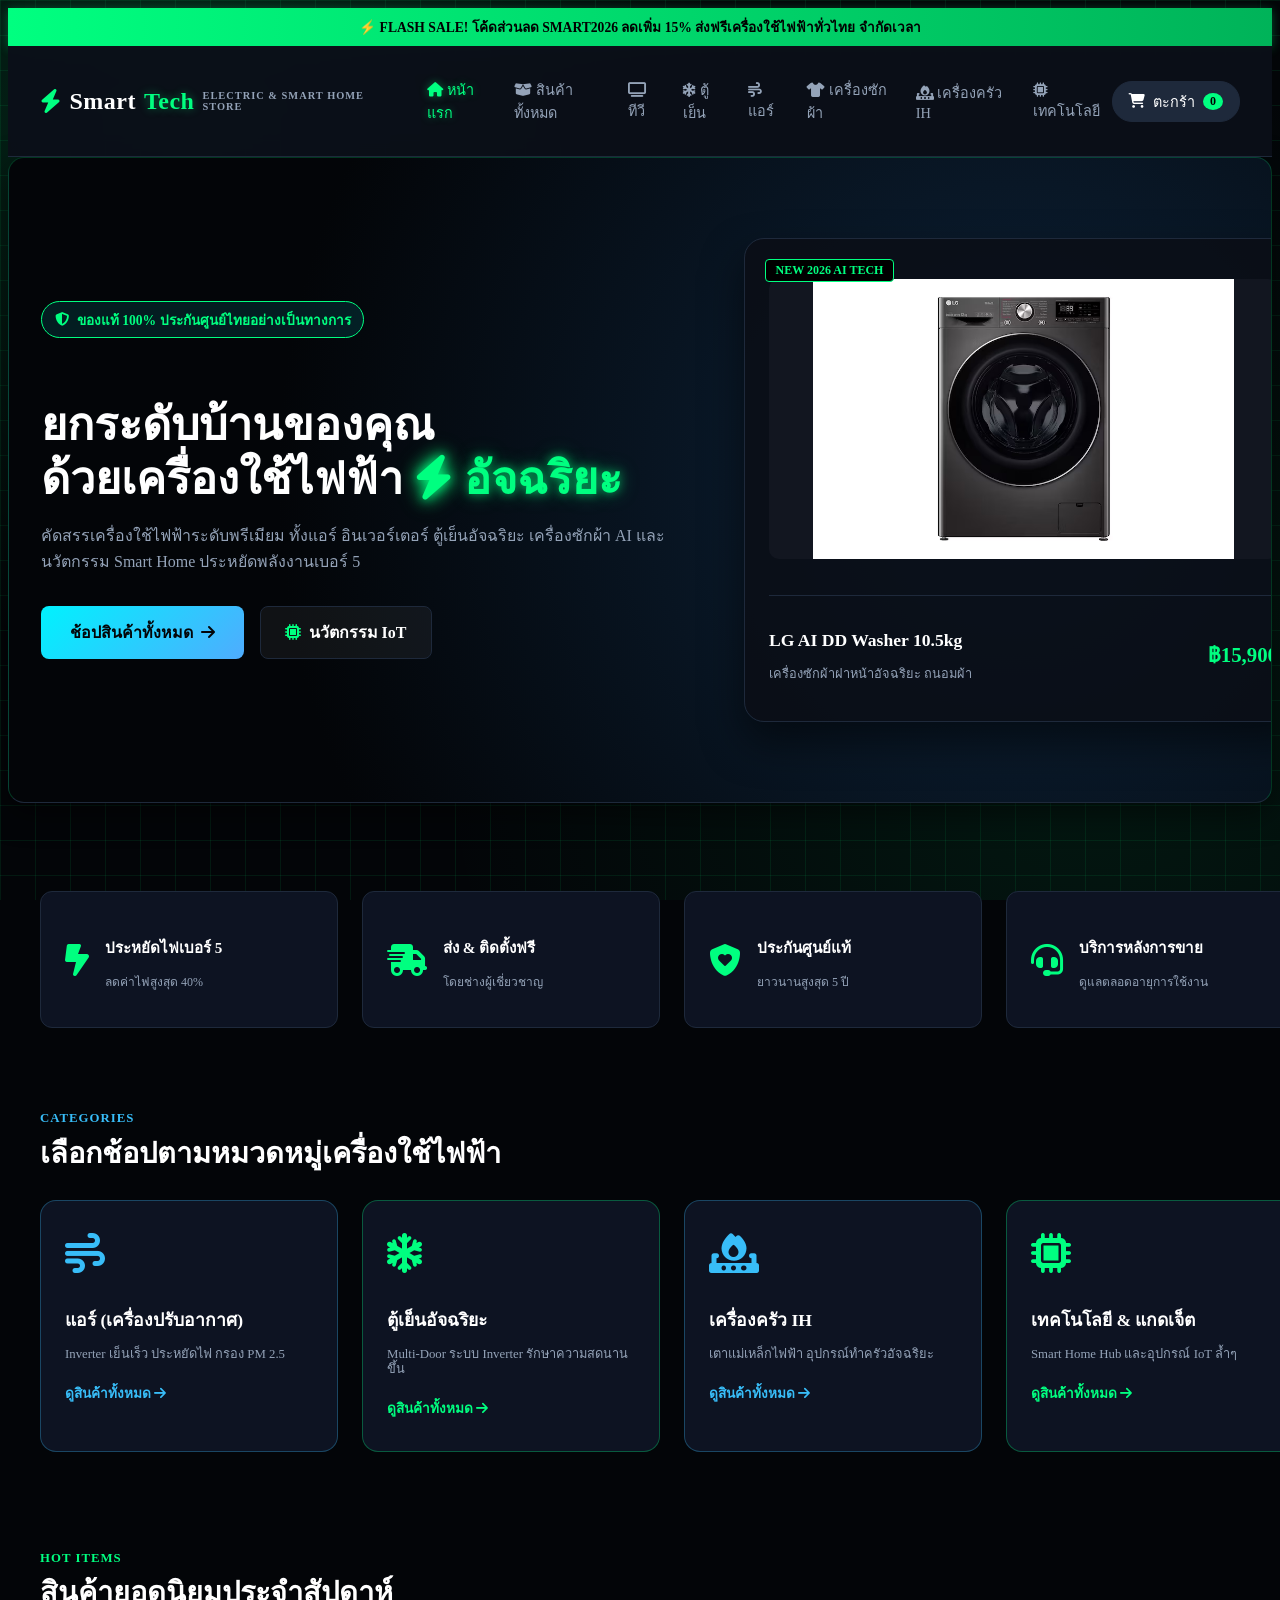
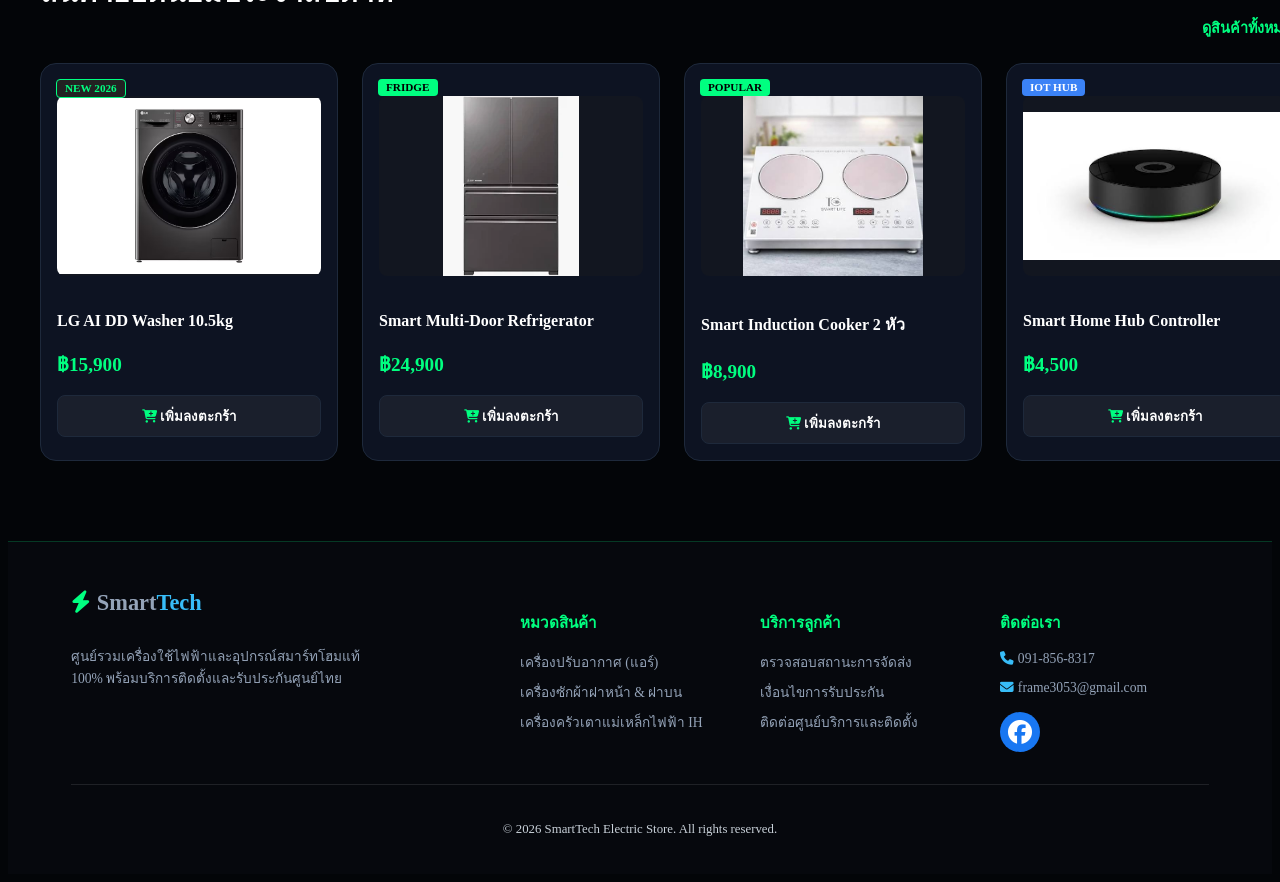
==== commit adde1e54: "Update heading style and content in index.html" ====
--- a/index.html
+++ b/index.html
@@ -46,9 +46,10 @@
                 <div style="display: inline-flex; align-items: center; gap: 0.5rem; background: rgba(0,242,254,0.1); border: 1px solid var(--accent-color); padding: 0.4rem 0.8rem; border-radius: 20px; color: var(--accent-color); font-size: 0.85rem; font-weight: 700; margin-bottom: 1.5rem;">
                     <i class="fa-solid fa-shield-halved"></i> ของแท้ 100% ประกันศูนย์ไทยอย่างเป็นทางการ
                 </div>
-                <h1 style="font-size: 3rem; color: #fff; line-height: 1.2; margin-bottom: 1rem;">
-                    ยกระดับบ้านของคุณ <br><span style="color: var(--accent-color);">ด้วยเครื่องใช้ไฟฟ้าอัจฉริยะ</span>
-                </h1>
+                <h1 style="font-size: 2.8rem; color: #fff; margin-bottom: 1rem; line-height: 1.2;">
+    ยกระดับบ้านของคุณ<br>
+    ด้วยเครื่องใช้ไฟฟ้า <span class="lightning-effect"><i class="fa-solid fa-bolt" style="color: var(--accent-color); filter: drop-shadow(0 0 8px rgba(0,255,128,0.8));"></i> อัจฉริยะ</span>
+</h1>
                 <p style="color: var(--text-muted); font-size: 1rem; line-height: 1.6; margin-bottom: 2rem;">
                     คัดสรรเครื่องใช้ไฟฟ้าระดับพรีเมียม ทั้งแอร์ อินเวอร์เตอร์ ตู้เย็นอัจฉริยะ เครื่องซักผ้า AI และนวัตกรรม Smart Home ประหยัดพลังงานเบอร์ 5
                 </p>
--- a/style.css
+++ b/style.css
@@ -313,3 +313,20 @@
     border-color: #38bdf8 !important; /* เปลี่ยนเป็นสีฟ้าเรืองแสงตอนชี้ (หรือแก้เป็น #00ff80 ถ้าชอบสีเขียว) */
     box-shadow: 0 10px 25px rgba(56, 189, 248, 0.2);
 }
+/* เอฟเฟกต์สายฟ้าเรืองแสง */
+h1 span.lightning-effect {
+    color: var(--accent-color);
+    text-shadow: 0 0 10px rgba(0, 255, 128, 0.6), 0 0 20px rgba(0, 255, 128, 0.4);
+    animation: pulse-lightning 2s infinite alternate;
+}
+
+@keyframes pulse-lightning {
+    0% {
+        opacity: 0.8;
+        text-shadow: 0 0 5px rgba(0, 255, 128, 0.4);
+    }
+    100% {
+        opacity: 1;
+        text-shadow: 0 0 15px rgba(0, 255, 128, 0.9), 0 0 25px rgba(0, 255, 128, 0.6);
+    }
+}
